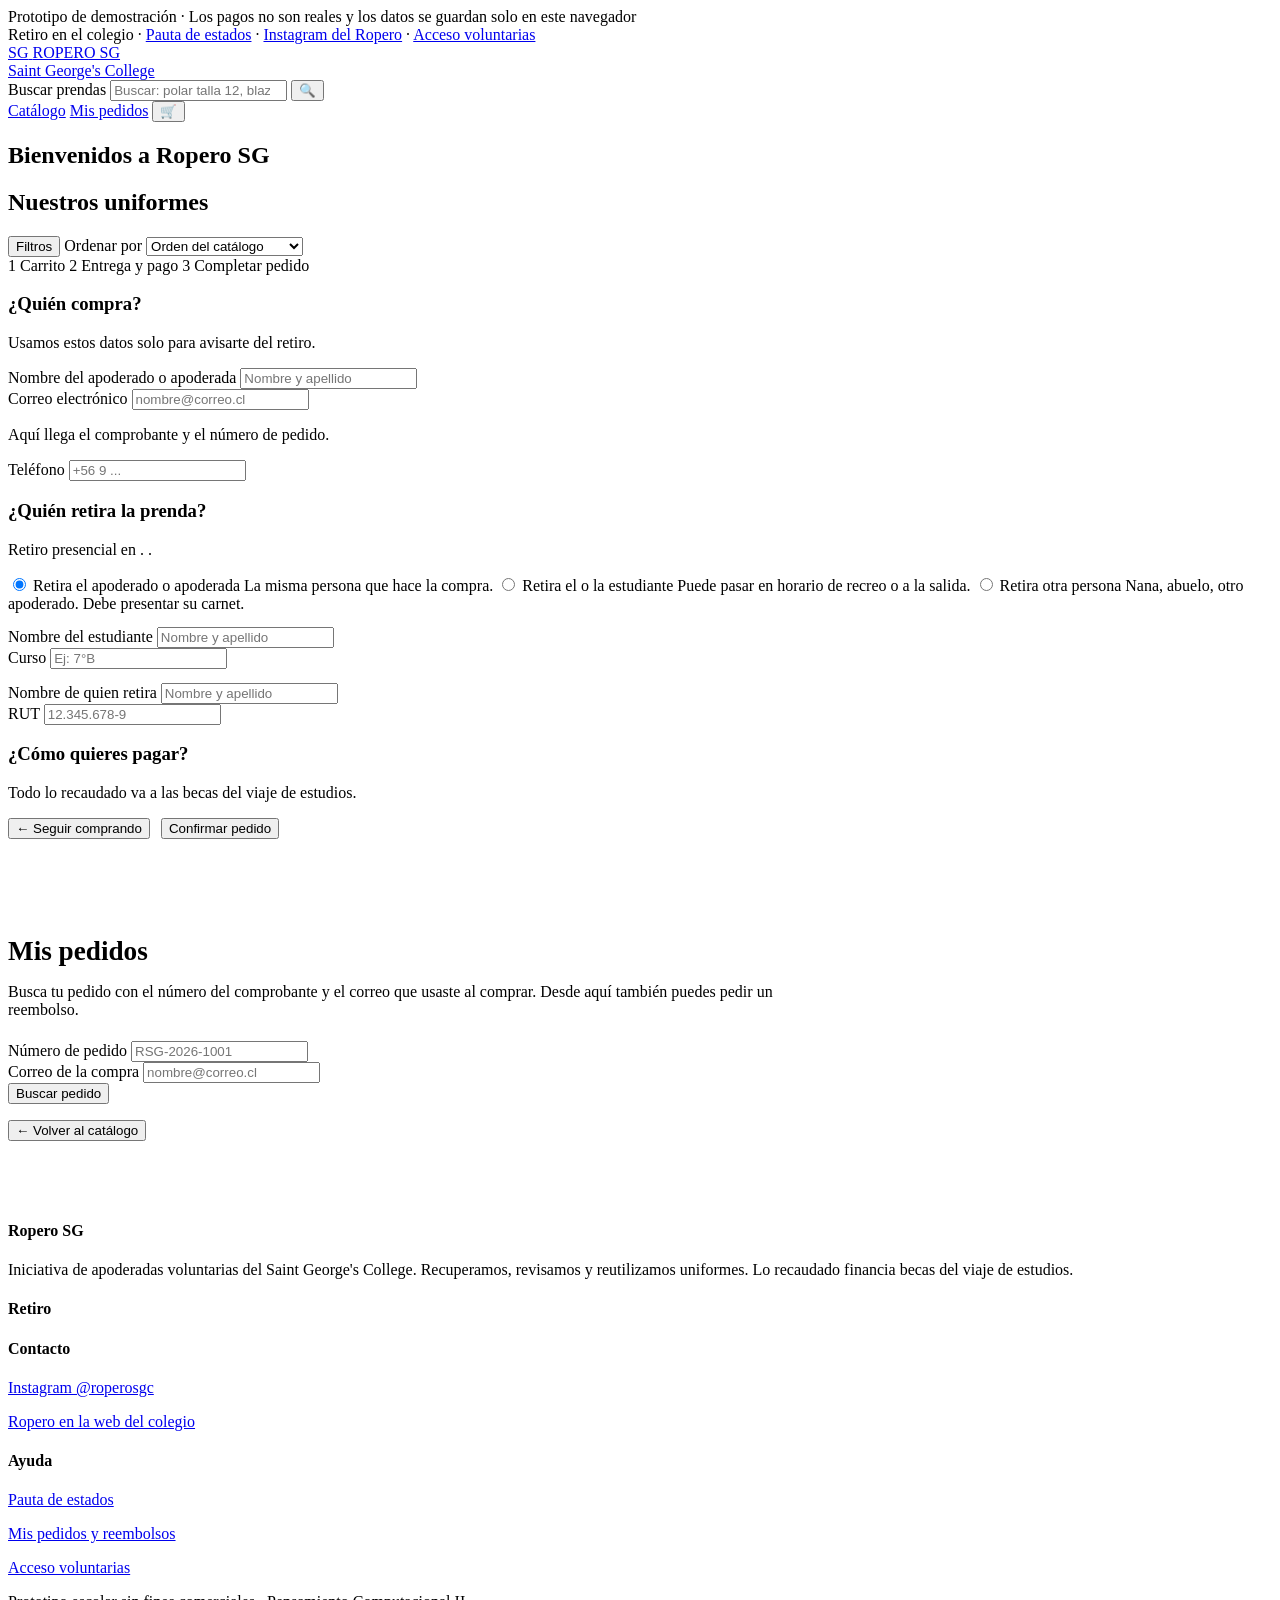
==== index.html @ ba2ed4f4 "Add files via upload" ====
<!DOCTYPE html>
<html lang="es-CL">
<head>
<meta charset="UTF-8">
<meta name="viewport" content="width=device-width, initial-scale=1">
<title>Ropero SG — Uniformes de segunda mano | Saint George's College</title>
<meta name="description" content="Compra online de uniformes recuperados del Saint George's College. Filtra por tipo, marca, talla y estado.">
<link rel="preconnect" href="https://fonts.googleapis.com">
<link rel="preconnect" href="https://fonts.gstatic.com" crossorigin>
<link href="https://fonts.googleapis.com/css2?family=Montserrat:wght@600;700;800&family=Open+Sans:wght@400;600;700&display=swap" rel="stylesheet">
<link rel="stylesheet" href="css/estilos.css">
</head>
<body>

<div class="cinta-demo">
  Prototipo de demostración · Los pagos no son reales y los datos se guardan solo en este navegador
</div>

<div class="barra-superior">
  <div class="contenedor">
    <span>Retiro en el colegio · <span class="js-horario"></span></span>
    <span>
      <a href="pauta.html">Pauta de estados</a> ·
      <a class="js-instagram" href="#" target="_blank" rel="noopener">Instagram del Ropero</a> ·
      <a href="admin.html">Acceso voluntarias</a>
    </span>
  </div>
</div>

<header class="cabecera">
  <div class="contenedor">
    <a class="marca" href="index.html">
      <span class="escudo">SG</span>
      <span>
        <span class="nombre">ROPERO SG</span><br>
        <span class="bajada">Saint George's College</span>
      </span>
    </a>

    <div class="buscador">
      <label class="solo-lectores" for="campoBusqueda">Buscar prendas</label>
      <input id="campoBusqueda" type="search" placeholder="Buscar: polar talla 12, blazer First Option, buzo…">
      <button class="lupa" onclick="pintarCatalogo()" aria-label="Buscar">🔍</button>
    </div>

    <nav class="menu">
      <a href="#" onclick="irACatalogo();return false;">Catálogo</a>
      <a href="#" onclick="irAPedidos();return false;">Mis pedidos</a>
      <button class="btn-carrito" onclick="abrirCarrito()" aria-label="Abrir carrito">
        🛒 <span id="contadorCarrito" class="contador" style="display:none">0</span>
      </button>
    </nav>
  </div>
</header>

<!-- ==================== VISTA: CATÁLOGO ==================== -->
<main id="vistaCatalogo" class="vista">

  <section class="portada">
    <div class="contenedor">
      <h1 id="tituloPortada">Bienvenidos a Ropero SG</h1>
      <p id="textoPortada"></p>
      <span class="destino" id="horarioPortada"></span>
    </div>
  </section>

  <div class="contenedor">
    <div class="catalogo">

      <aside class="filtros" id="panelFiltros" aria-label="Filtros"></aside>

      <section>
        <div class="barra-resultados">
          <h2>Nuestros uniformes</h2>
          <span class="conteo" id="conteo"></span>
          <button id="btnFiltrosMovil" class="btn btn-linea btn-chico"
            onclick="document.getElementById('panelFiltros').classList.toggle('plegado')">Filtros</button>
          <label class="solo-lectores" for="ordenar">Ordenar por</label>
          <select id="ordenar">
            <option value="recientes">Orden del catálogo</option>
            <option value="precio-asc">Precio: menor a mayor</option>
            <option value="precio-desc">Precio: mayor a menor</option>
            <option value="talla">Talla</option>
            <option value="estado">Mejor estado primero</option>
          </select>
        </div>

        <div class="chips" id="chipsFiltros"></div>
        <div class="grilla" id="grillaPrendas"></div>
      </section>

    </div>
  </div>
</main>

<!-- ==================== VISTA: CHECKOUT ==================== -->
<main id="vistaCheckout" class="vista oculto">
  <div class="contenedor">

    <div class="pasos">
      <span class="paso listo"><span class="n">1</span> Carrito</span>
      <span class="paso activo"><span class="n">2</span> Entrega y pago</span>
      <span class="paso"><span class="n">3</span> Completar pedido</span>
    </div>

    <div class="columnas">
      <div>

        <div class="caja">
          <h3>¿Quién compra?</h3>
          <p class="ayuda">Usamos estos datos solo para avisarte del retiro.</p>
          <div class="campo">
            <label for="compNombre">Nombre del apoderado o apoderada</label>
            <input id="compNombre" placeholder="Nombre y apellido">
          </div>
          <div class="dos">
            <div class="campo">
              <label for="compCorreo">Correo electrónico</label>
              <input id="compCorreo" type="email" placeholder="nombre@correo.cl">
              <p class="pista">Aquí llega el comprobante y el número de pedido.</p>
            </div>
            <div class="campo">
              <label for="compFono">Teléfono</label>
              <input id="compFono" type="tel" placeholder="+56 9 ...">
            </div>
          </div>
        </div>

        <div class="caja">
          <h3>¿Quién retira la prenda?</h3>
          <p class="ayuda">Retiro presencial en <span class="js-lugar"></span>. <span class="js-horario"></span>.</p>

          <label class="opcion">
            <input type="radio" name="retira" value="apoderado" checked onchange="cambiarRetiro()">
            <span><span class="t">Retira el apoderado o apoderada</span>
            <span class="d">La misma persona que hace la compra.</span></span>
          </label>

          <label class="opcion">
            <input type="radio" name="retira" value="estudiante" onchange="cambiarRetiro()">
            <span><span class="t">Retira el o la estudiante</span>
            <span class="d">Puede pasar en horario de recreo o a la salida.</span></span>
          </label>

          <label class="opcion">
            <input type="radio" name="retira" value="tercero" onchange="cambiarRetiro()">
            <span><span class="t">Retira otra persona</span>
            <span class="d">Nana, abuelo, otro apoderado. Debe presentar su carnet.</span></span>
          </label>

          <div id="datosEstudiante" class="oculto dos" style="margin-top:14px">
            <div class="campo"><label for="estNombre">Nombre del estudiante</label>
              <input id="estNombre" placeholder="Nombre y apellido"></div>
            <div class="campo"><label for="estCurso">Curso</label>
              <input id="estCurso" placeholder="Ej: 7°B"></div>
          </div>

          <div id="datosTercero" class="oculto dos" style="margin-top:14px">
            <div class="campo"><label for="terNombre">Nombre de quien retira</label>
              <input id="terNombre" placeholder="Nombre y apellido"></div>
            <div class="campo"><label for="terRut">RUT</label>
              <input id="terRut" placeholder="12.345.678-9"></div>
          </div>
        </div>

        <div class="caja">
          <h3>¿Cómo quieres pagar?</h3>
          <p class="ayuda">Todo lo recaudado va a las becas del viaje de estudios.</p>
          <div id="opcionesPago"></div>
        </div>

        <div style="display:flex;gap:11px;flex-wrap:wrap;margin-bottom:40px">
          <button class="btn btn-fantasma" onclick="irACatalogo()">← Seguir comprando</button>
          <button class="btn btn-dorado" onclick="confirmarPedido()">Confirmar pedido</button>
        </div>
      </div>

      <div class="resumen" id="resumenPedido"></div>
    </div>
  </div>
</main>

<!-- ==================== VISTA: CONFIRMACIÓN ==================== -->
<main id="vistaConfirmacion" class="vista oculto"></main>

<!-- ==================== VISTA: MIS PEDIDOS ==================== -->
<main id="vistaPedidos" class="vista oculto">
  <div class="contenedor" style="max-width:820px;padding-top:34px">
    <h2 style="font-size:1.7rem;margin-bottom:6px">Mis pedidos</h2>
    <p style="color:var(--tenue);margin-bottom:22px">
      Busca tu pedido con el número del comprobante y el correo que usaste al comprar.
      Desde aquí también puedes pedir un reembolso.
    </p>

    <div class="caja">
      <div class="dos">
        <div class="campo"><label for="buscarNumero">Número de pedido</label>
          <input id="buscarNumero" placeholder="RSG-2026-1001"></div>
        <div class="campo"><label for="buscarCorreo">Correo de la compra</label>
          <input id="buscarCorreo" type="email" placeholder="nombre@correo.cl"></div>
      </div>
      <button class="btn btn-azul" onclick="buscarPedido()">Buscar pedido</button>
    </div>

    <div id="resultadoPedidos"></div>

    <p style="padding-bottom:60px">
      <button class="btn btn-fantasma" onclick="irACatalogo()">← Volver al catálogo</button>
    </p>
  </div>
</main>

<footer class="pie">
  <div class="contenedor">
    <div>
      <h4>Ropero SG</h4>
      <p>Iniciativa de apoderadas voluntarias del Saint George's College. Recuperamos,
         revisamos y reutilizamos uniformes. Lo recaudado financia becas del viaje de estudios.</p>
    </div>
    <div>
      <h4>Retiro</h4>
      <p class="js-lugar"></p>
      <p class="js-horario"></p>
    </div>
    <div>
      <h4>Contacto</h4>
      <p><a class="js-correo" href="#"></a></p>
      <p><a class="js-instagram" href="#" target="_blank" rel="noopener">Instagram @roperosgc</a></p>
      <p><a href="https://saintgeorge.cl/familia/ropero/" target="_blank" rel="noopener">Ropero en la web del colegio</a></p>
    </div>
    <div>
      <h4>Ayuda</h4>
      <p><a href="pauta.html">Pauta de estados</a></p>
      <p><a href="#" onclick="irAPedidos();return false;">Mis pedidos y reembolsos</a></p>
      <p><a href="admin.html">Acceso voluntarias</a></p>
    </div>
    <div class="legal" style="grid-column:1/-1">
      Prototipo escolar sin fines comerciales · Pensamiento Computacional II
    </div>
  </div>
</footer>

<div id="capaModal"></div>
<div id="capaPanel"></div>

<script src="js/datos.js"></script>
<script src="js/tienda.js"></script>
</body>
</html>
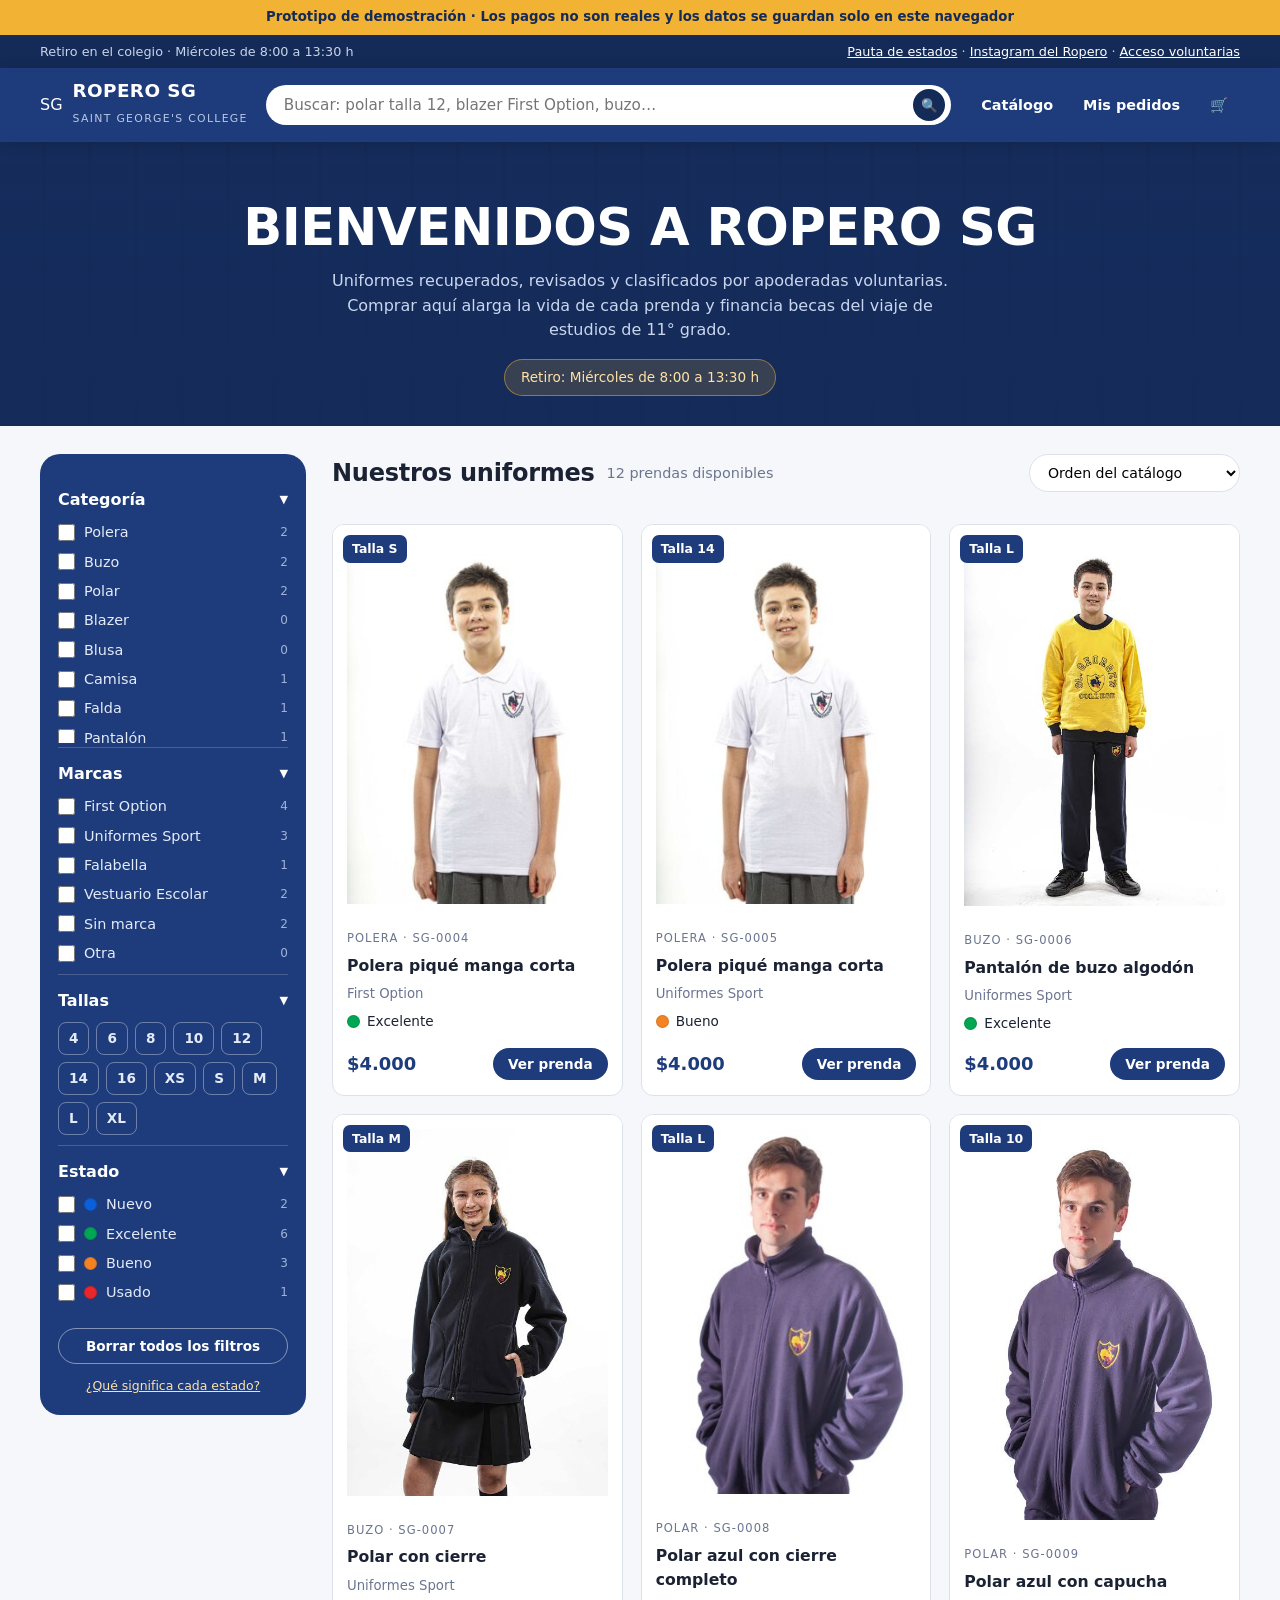
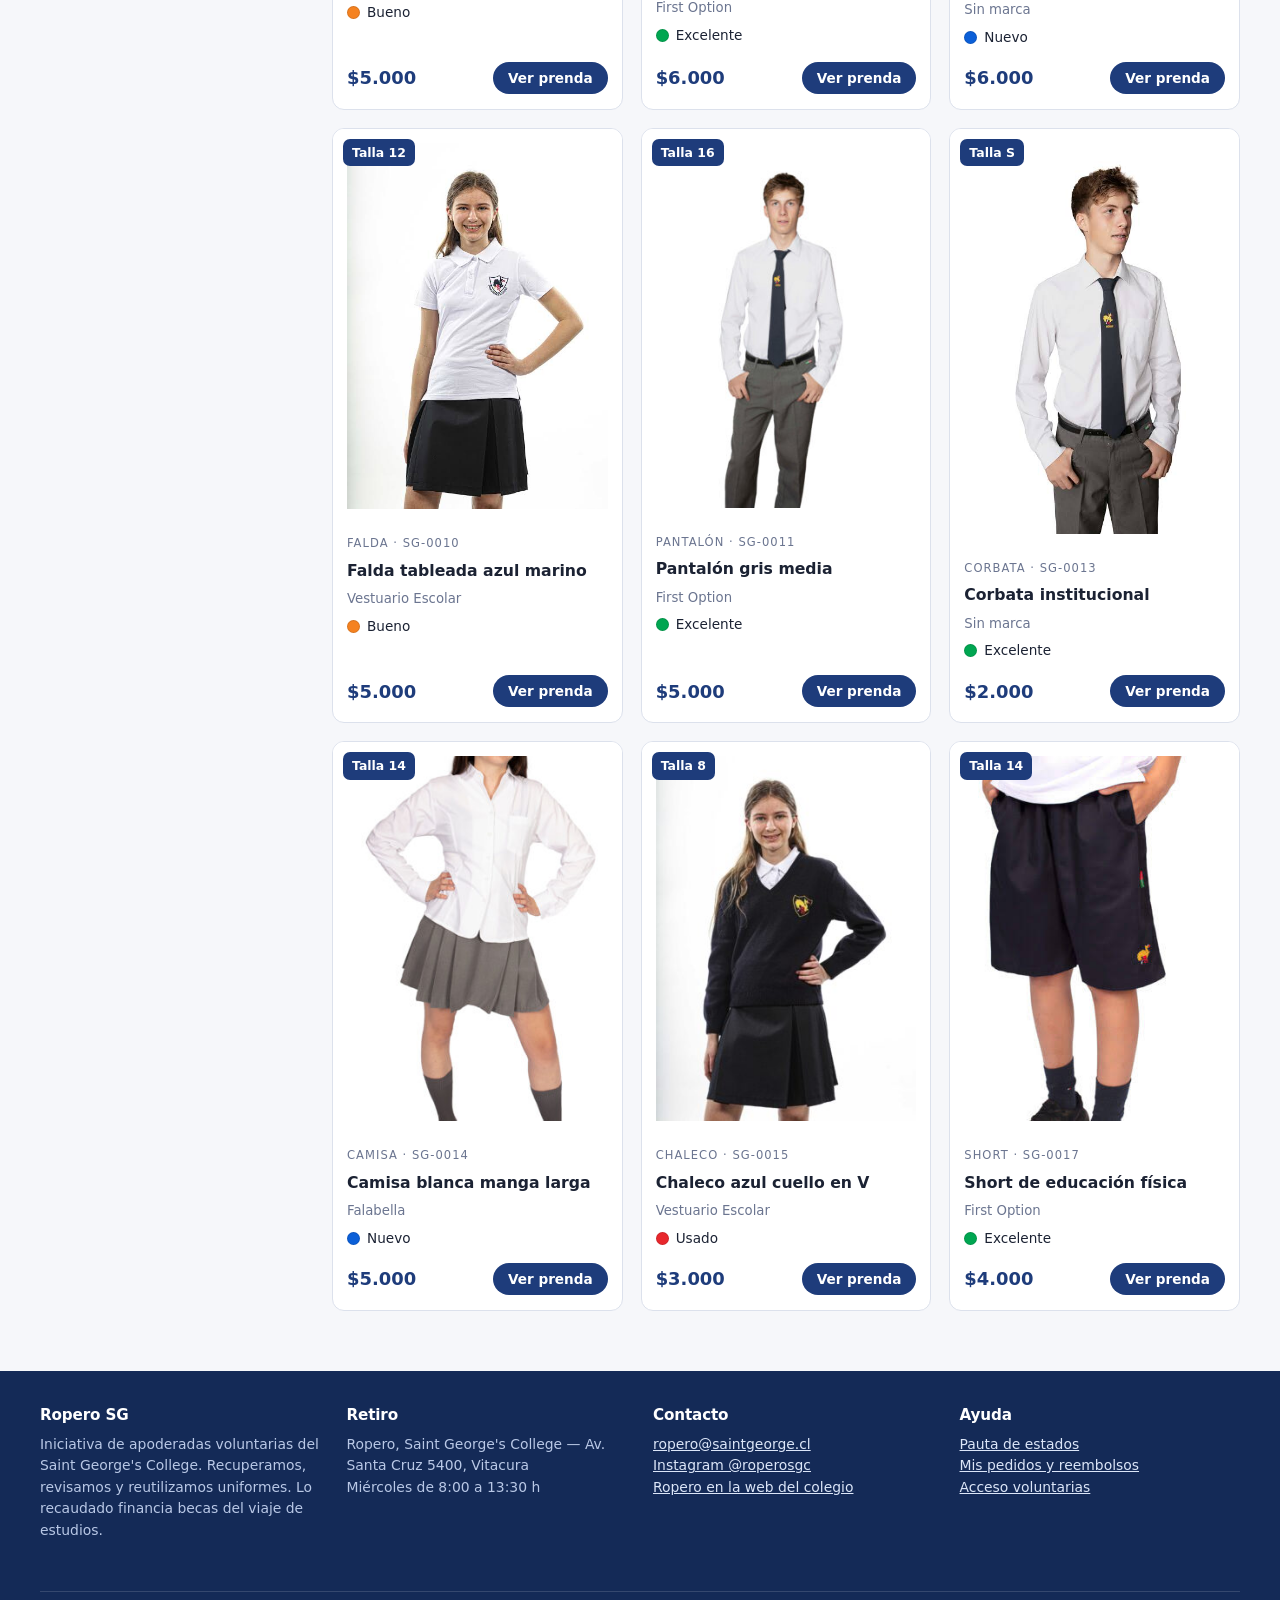
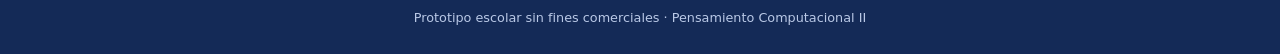
==== commit 29ce7638: "Replace SG text with logo image and add fallback text if image missing" ====
--- a/index.html
+++ b/index.html
@@ -30,7 +30,9 @@
 <header class="cabecera">
   <div class="contenedor">
     <a class="marca" href="index.html">
-      <span class="escudo">SG</span>
+      <!-- Intentamos cargar images/logo.png. Si falla (imagen no subida), mostramos el fallback con "SG" -->
+      <img class="escudo" src="images/logo.png" alt="Escudo Saint George" onerror="this.style.display='none';this.nextElementSibling.style.display='inline-block'">
+      <span class="escudo-fallback" style="display:none">SG</span>
       <span>
         <span class="nombre">ROPERO SG</span><br>
         <span class="bajada">Saint George's College</span>
--- a/css/estilos.css
+++ b/css/estilos.css
@@ -0,0 +1,419 @@
+/* ============================================================
+   ROPERO SG — Hoja de estilos
+   Todo el color y la tipografía se controlan desde :root
+   ============================================================ */
+
+:root{
+  /* --- Paleta institucional Saint George --- */
+  --azul:        #1E3C7B;   /* azul principal (barras, botones, titulares) */
+  --azul-oscuro: #142A57;   /* hover y footer */
+  --azul-tenue:  #EDF1F9;   /* fondos suaves */
+  --dorado:      #F2B233;   /* acento (botón "Comprar ahora", detalles del portón) */
+  --dorado-osc:  #D89A1C;
+
+  /* --- Neutros --- */
+  --blanco:  #FFFFFF;
+  --papel:   #F6F7FA;
+  --borde:   #DCE1EC;
+  --texto:   #1B2233;
+  --tenue:   #6B7590;
+
+  /* --- Semánticos --- */
+  --ok:    #00A651;
+  --alerta:#F58220;
+  --error: #E8272C;
+
+  /* --- Tipografía --- */
+  --display: 'Montserrat', 'Segoe UI', system-ui, sans-serif;
+  --cuerpo:  'Open Sans', 'Segoe UI', system-ui, sans-serif;
+
+  /* --- Medidas --- */
+  --radio:   12px;
+  --radio-g: 20px;
+  --sombra:  0 2px 10px rgba(20,42,87,.08);
+  --sombra-g:0 12px 32px rgba(20,42,87,.18);
+  --ancho:   1240px;
+}
+
+*{ box-sizing:border-box; margin:0; padding:0; }
+
+html{ scroll-behavior:smooth; }
+
+body{
+  font-family:var(--cuerpo);
+  color:var(--texto);
+  background:var(--papel);
+  line-height:1.55;
+  -webkit-font-smoothing:antialiased;
+}
+
+h1,h2,h3,h4,.display{ font-family:var(--display); font-weight:800; line-height:1.15; letter-spacing:-.01em; }
+
+a{ color:var(--azul); }
+
+img{ max-width:100%; display:block; }
+
+.contenedor{ max-width:var(--ancho); margin:0 auto; padding:0 20px; }
+
+.oculto{ display:none !important; }
+
+.solo-lectores{
+  position:absolute; width:1px; height:1px; overflow:hidden;
+  clip:rect(0 0 0 0); white-space:nowrap;
+}
+
+/* ============================ ENCABEZADO ============================ */
+
+.barra-superior{
+  background:var(--azul-oscuro); color:#C8D4EC;
+  font-size:.8rem; padding:7px 0;
+}
+.barra-superior .contenedor{ display:flex; justify-content:space-between; gap:16px; flex-wrap:wrap; }
+.barra-superior a{ color:#fff; }
+
+header.cabecera{
+  background:var(--azul);
+  position:sticky; top:0; z-index:60;
+  box-shadow:0 2px 14px rgba(0,0,0,.18);
+}
+.cabecera .contenedor{
+  display:flex; align-items:center; gap:18px;
+  padding-top:12px; padding-bottom:12px;
+}
+
+.marca{ display:flex; align-items:center; gap:10px; color:#fff; text-decoration:none; flex-shrink:0; }
+.marca .escudo{
+  width:40px; height:40px; border-radius:8px; background:#fff;
+  display:grid; place-items:center; font-family:var(--display);
+  font-weight:800; color:var(--azul); font-size:1.05rem;
+}
+.marca .nombre{ font-family:var(--display); font-weight:800; font-size:1.15rem; letter-spacing:.02em; line-height:1; }
+.marca .bajada{ font-size:.68rem; color:#B9C8E6; letter-spacing:.12em; text-transform:uppercase; }
+
+.buscador{ flex:1; position:relative; min-width:160px; }
+.buscador input{
+  width:100%; border:0; border-radius:999px;
+  padding:11px 44px 11px 18px; font-family:var(--cuerpo); font-size:.95rem;
+}
+.buscador input:focus{ outline:3px solid var(--dorado); }
+.buscador .lupa{
+  position:absolute; right:6px; top:50%; transform:translateY(-50%);
+  background:var(--azul-oscuro); border:0; color:#fff; cursor:pointer;
+  width:32px; height:32px; border-radius:50%; display:grid; place-items:center;
+}
+
+nav.menu{ display:flex; align-items:center; gap:6px; }
+nav.menu a, nav.menu button{
+  color:#fff; text-decoration:none; font-size:.9rem; font-weight:600;
+  background:transparent; border:0; cursor:pointer; font-family:var(--cuerpo);
+  padding:9px 12px; border-radius:8px; white-space:nowrap;
+}
+nav.menu a:hover, nav.menu button:hover{ background:rgba(255,255,255,.14); }
+
+.btn-carrito{ position:relative; }
+.contador{
+  position:absolute; top:0; right:2px; min-width:19px; height:19px;
+  background:var(--dorado); color:var(--azul-oscuro);
+  border-radius:999px; font-size:.7rem; font-weight:800;
+  display:grid; place-items:center; padding:0 4px;
+}
+
+/* ============================ PORTADA ============================ */
+
+.portada{
+  background:
+    linear-gradient(180deg, rgba(20,42,87,.86), rgba(20,42,87,.94)),
+    repeating-linear-gradient(90deg, #1E3C7B 0 42px, #172F60 42px 46px);
+  color:#fff; padding:56px 0 30px; text-align:center;
+}
+.portada h1{ font-size:clamp(1.9rem,5vw,3.2rem); text-transform:uppercase; }
+.portada p{ color:#C9D6EE; max-width:640px; margin:12px auto 0; }
+.portada .destino{
+  display:inline-block; margin-top:16px; background:rgba(242,178,51,.16);
+  border:1px solid rgba(242,178,51,.5); color:#FFE1A6;
+  border-radius:999px; padding:7px 16px; font-size:.85rem;
+}
+
+/* ============================ DISEÑO CATÁLOGO ============================ */
+
+.catalogo{ display:grid; grid-template-columns:266px 1fr; gap:26px; padding:28px 0 60px; align-items:start; }
+
+/* --- Panel de filtros --- */
+.filtros{
+  background:var(--azul); color:#fff; border-radius:var(--radio-g);
+  padding:20px 18px; position:sticky; top:86px;
+}
+.filtros h2{ font-size:1.15rem; margin-bottom:4px; }
+.filtros .sub{ font-size:.8rem; color:#B9C8E6; margin-bottom:14px; }
+
+.grupo{ border-top:1px solid rgba(255,255,255,.18); padding:12px 0 4px; }
+.grupo:first-of-type{ border-top:0; }
+.grupo > button{
+  width:100%; display:flex; justify-content:space-between; align-items:center;
+  background:none; border:0; color:#fff; cursor:pointer;
+  font-family:var(--display); font-weight:700; font-size:1rem; padding:4px 0;
+}
+.grupo > button .flecha{ transition:transform .18s; font-size:.7rem; }
+.grupo[data-abierto="no"] > button .flecha{ transform:rotate(-90deg); }
+.grupo[data-abierto="no"] .opciones{ display:none; }
+.opciones{ padding:8px 0 6px; display:flex; flex-direction:column; gap:7px; max-height:230px; overflow:auto; }
+.opciones label{ display:flex; align-items:center; gap:9px; font-size:.9rem; cursor:pointer; color:#E4EBF8; }
+.opciones input{ width:17px; height:17px; accent-color:var(--dorado); cursor:pointer; flex-shrink:0; }
+.opciones .cant{ margin-left:auto; font-size:.75rem; color:#9FB3D9; }
+.opciones.tallas{ flex-direction:row; flex-wrap:wrap; gap:7px; }
+.opciones.tallas label{
+  border:1px solid rgba(255,255,255,.35); border-radius:8px;
+  padding:5px 10px; font-size:.85rem; font-weight:600;
+}
+.opciones.tallas input{ position:absolute; opacity:0; width:1px; height:1px; }
+.opciones.tallas label:focus-within{ outline:3px solid var(--dorado); outline-offset:2px; }
+.opciones.tallas label.marcada,
+.opciones.tallas label:has(input:checked){ background:var(--dorado); color:var(--azul-oscuro); border-color:var(--dorado); }
+
+.limpiar{
+  width:100%; margin-top:14px; background:transparent; color:#fff; cursor:pointer;
+  border:1px solid rgba(255,255,255,.45); border-radius:999px; padding:9px;
+  font-family:var(--cuerpo); font-weight:600; font-size:.85rem;
+}
+.limpiar:hover{ background:rgba(255,255,255,.14); }
+
+/* --- Encabezado de resultados --- */
+.barra-resultados{ display:flex; align-items:center; gap:12px; flex-wrap:wrap; margin-bottom:16px; }
+.barra-resultados h2{ font-size:1.5rem; }
+.barra-resultados .conteo{ color:var(--tenue); font-size:.9rem; }
+.barra-resultados select{
+  margin-left:auto; border:1px solid var(--borde); background:#fff;
+  border-radius:999px; padding:9px 14px; font-family:var(--cuerpo); font-size:.88rem; cursor:pointer;
+}
+#btnFiltrosMovil{ display:none; }
+
+.chips{ display:flex; flex-wrap:wrap; gap:8px; margin-bottom:16px; }
+.chip{
+  background:#fff; border:1px solid var(--borde); border-radius:999px;
+  padding:5px 8px 5px 13px; font-size:.82rem; display:flex; align-items:center; gap:7px;
+}
+.chip button{ border:0; background:var(--azul-tenue); color:var(--azul); cursor:pointer;
+  width:19px; height:19px; border-radius:50%; font-size:.75rem; line-height:1; }
+
+/* --- Grilla de prendas --- */
+.grilla{ display:grid; grid-template-columns:repeat(auto-fill,minmax(215px,1fr)); gap:18px; }
+
+.prenda{
+  background:#fff; border:1px solid var(--borde); border-radius:var(--radio);
+  overflow:hidden; display:flex; flex-direction:column;
+  transition:transform .16s, box-shadow .16s;
+}
+.prenda:hover{ transform:translateY(-3px); box-shadow:var(--sombra-g); }
+.prenda .foto{ position:relative; background:#fff; aspect-ratio:1/1; padding:14px; }
+.prenda .foto img{ width:100%; height:100%; object-fit:contain; }
+.prenda .talla-flotante{
+  position:absolute; left:10px; top:10px; background:var(--azul); color:#fff;
+  font-family:var(--display); font-weight:800; font-size:.78rem;
+  border-radius:7px; padding:4px 9px;
+}
+.prenda .cuerpo{ padding:12px 14px 15px; display:flex; flex-direction:column; gap:6px; flex:1; }
+.prenda .tipo{ font-size:.72rem; text-transform:uppercase; letter-spacing:.09em; color:var(--tenue); }
+.prenda .nombre{ font-family:var(--display); font-weight:700; font-size:.98rem; }
+.prenda .marca{ font-size:.83rem; color:var(--tenue); }
+.prenda .pie{ display:flex; align-items:center; justify-content:space-between; gap:8px; margin-top:auto; padding-top:8px; }
+.prenda .precio{ font-family:var(--display); font-weight:800; font-size:1.12rem; color:var(--azul); }
+
+.punto{ width:13px; height:13px; border-radius:50%; display:inline-block; flex-shrink:0; border:1px solid rgba(0,0,0,.12); }
+.estado-linea{ display:flex; align-items:center; gap:7px; font-size:.85rem; }
+
+.sin-stock{ opacity:.55; }
+.etiqueta-vendido{
+  position:absolute; inset:auto 10px 10px auto; background:var(--texto); color:#fff;
+  font-size:.72rem; font-weight:700; border-radius:6px; padding:3px 8px;
+}
+
+.vacio{ background:#fff; border:1px dashed var(--borde); border-radius:var(--radio-g); padding:48px 24px; text-align:center; grid-column:1/-1; }
+.vacio h3{ margin-bottom:6px; }
+.vacio p{ color:var(--tenue); }
+
+/* ============================ BOTONES ============================ */
+
+.btn{
+  border:0; border-radius:999px; cursor:pointer; font-family:var(--cuerpo);
+  font-weight:700; font-size:.92rem; padding:12px 22px;
+  display:inline-flex; align-items:center; justify-content:center; gap:9px;
+  text-decoration:none; transition:filter .15s, background .15s;
+}
+.btn:hover{ filter:brightness(1.07); }
+.btn:disabled{ opacity:.45; cursor:not-allowed; filter:none; }
+.btn-azul{ background:var(--azul); color:#fff; }
+.btn-dorado{ background:var(--dorado); color:var(--azul-oscuro); }
+.btn-linea{ background:#fff; color:var(--azul); border:1.5px solid var(--azul); }
+.btn-fantasma{ background:transparent; color:var(--tenue); border:1px solid var(--borde); }
+.btn-chico{ padding:8px 15px; font-size:.85rem; }
+.btn-ancho{ width:100%; }
+.btn-peligro{ background:var(--error); color:#fff; }
+
+:focus-visible{ outline:3px solid var(--dorado); outline-offset:2px; }
+
+/* ============================ MODAL / FICHA ============================ */
+
+.telon{
+  position:fixed; inset:0; background:rgba(15,25,50,.6);
+  display:grid; place-items:center; padding:20px; z-index:100; overflow:auto;
+}
+.modal{
+  background:#fff; border-radius:var(--radio-g); width:min(980px,100%);
+  max-height:92vh; overflow:auto; position:relative; box-shadow:var(--sombra-g);
+}
+.cerrar{
+  position:absolute; right:14px; top:14px; z-index:2;
+  width:36px; height:36px; border-radius:50%; border:0; cursor:pointer;
+  background:var(--azul-tenue); color:var(--azul); font-size:1.2rem; line-height:1;
+}
+
+.ficha{ display:grid; grid-template-columns:1fr 1fr; gap:0; }
+.ficha .imagen{ background:#fff; border-right:1px solid var(--borde); padding:28px; display:grid; place-items:center; }
+.ficha .imagen img{ max-height:430px; object-fit:contain; }
+.ficha .datos{ padding:34px 32px; }
+.ficha .datos h2{ font-size:1.6rem; margin-bottom:14px; }
+.ficha dl{ display:grid; grid-template-columns:auto 1fr; gap:9px 14px; margin-bottom:18px; }
+.ficha dt{ font-family:var(--display); font-weight:800; }
+.ficha dd{ display:flex; align-items:center; gap:9px; flex-wrap:wrap; }
+.ficha .ver-pauta{ font-style:italic; font-size:.88rem; }
+.ficha .notas{ background:var(--azul-tenue); border-radius:var(--radio); padding:13px 15px; font-size:.9rem; margin-bottom:18px; }
+.ficha .precio-grande{ font-family:var(--display); font-weight:800; font-size:2rem; color:var(--azul); margin-bottom:4px; }
+.ficha .acciones{ display:flex; gap:11px; flex-wrap:wrap; margin-top:20px; }
+
+/* ============================ CARRITO (panel lateral) ============================ */
+
+.panel{
+  position:fixed; top:0; right:0; height:100%; width:min(420px,100%);
+  background:#fff; z-index:110; box-shadow:-8px 0 30px rgba(0,0,0,.2);
+  display:flex; flex-direction:column;
+}
+.panel header{ background:var(--azul); color:#fff; padding:18px 20px; display:flex; justify-content:space-between; align-items:center; }
+.panel header h2{ font-size:1.15rem; }
+.panel header button{ background:none; border:0; color:#fff; font-size:1.5rem; cursor:pointer; line-height:1; }
+.panel .lista{ flex:1; overflow:auto; padding:16px 20px; display:flex; flex-direction:column; gap:14px; }
+.panel footer{ border-top:1px solid var(--borde); padding:18px 20px; background:var(--papel); }
+
+.linea-carro{ display:grid; grid-template-columns:66px 1fr auto; gap:12px; align-items:center; }
+.linea-carro .mini{ background:#fff; border:1px solid var(--borde); border-radius:9px; aspect-ratio:1/1; padding:6px; }
+.linea-carro .mini img{ width:100%; height:100%; object-fit:contain; }
+.linea-carro .t{ font-weight:700; font-size:.9rem; }
+.linea-carro .s{ font-size:.8rem; color:var(--tenue); }
+.linea-carro .quitar{ background:none; border:0; color:var(--error); cursor:pointer; font-size:1.15rem; }
+
+.total-fila{ display:flex; justify-content:space-between; margin-bottom:5px; font-size:.92rem; }
+.total-fila.grande{ font-family:var(--display); font-weight:800; font-size:1.25rem; color:var(--azul); margin:10px 0 14px; }
+
+/* ============================ CHECKOUT ============================ */
+
+.pasos{ display:flex; justify-content:center; gap:10px; flex-wrap:wrap; margin:30px 0 26px; }
+.paso{
+  display:flex; align-items:center; gap:9px; border:2px solid var(--borde);
+  background:#fff; border-radius:999px; padding:10px 22px; color:var(--tenue); font-weight:700; font-size:.92rem;
+}
+.paso .n{ width:24px; height:24px; border-radius:50%; background:var(--borde); color:#fff; display:grid; place-items:center; font-size:.8rem; }
+.paso.activo{ border-color:var(--ok); color:var(--ok); }
+.paso.activo .n{ background:var(--ok); }
+.paso.listo{ border-color:var(--azul); color:var(--azul); }
+.paso.listo .n{ background:var(--azul); }
+
+.caja{ background:#fff; border:1px solid var(--borde); border-radius:var(--radio-g); padding:26px; margin-bottom:20px; }
+.caja h3{ font-size:1.15rem; margin-bottom:4px; }
+.caja .ayuda{ color:var(--tenue); font-size:.87rem; margin-bottom:18px; }
+
+.columnas{ display:grid; grid-template-columns:1fr 380px; gap:24px; align-items:start; padding-bottom:60px; }
+.resumen{ position:sticky; top:86px; }
+
+.campo{ margin-bottom:15px; }
+.campo label{ display:block; font-weight:700; font-size:.87rem; margin-bottom:6px; }
+.campo input, .campo select, .campo textarea{
+  width:100%; border:1px solid var(--borde); border-radius:10px;
+  padding:11px 13px; font-family:var(--cuerpo); font-size:.95rem; background:#fff; color:var(--texto);
+}
+.campo input:focus, .campo select:focus, .campo textarea:focus{ outline:2px solid var(--azul); border-color:var(--azul); }
+.campo .pista{ font-size:.78rem; color:var(--tenue); margin-top:5px; }
+.dos{ display:grid; grid-template-columns:1fr 1fr; gap:14px; }
+
+.opcion{
+  display:flex; gap:12px; align-items:flex-start; border:1.5px solid var(--borde);
+  border-radius:var(--radio); padding:14px 16px; cursor:pointer; margin-bottom:10px; background:#fff;
+}
+.opcion:has(input:checked){ border-color:var(--azul); background:var(--azul-tenue); }
+.opcion input{ margin-top:3px; width:18px; height:18px; accent-color:var(--azul); flex-shrink:0; }
+.opcion .t{ font-weight:700; font-size:.95rem; }
+.opcion .d{ font-size:.84rem; color:var(--tenue); }
+
+.aviso{
+  border-radius:var(--radio); padding:13px 16px; font-size:.87rem; margin-bottom:18px;
+  background:#FFF6E3; border:1px solid #F3D79A; color:#6B4E10;
+}
+.aviso.info{ background:var(--azul-tenue); border-color:#C6D4EE; color:var(--azul-oscuro); }
+
+.exito{ text-align:center; padding:46px 26px; }
+.exito .tic{ width:74px; height:74px; border-radius:50%; background:var(--ok); color:#fff; display:grid; place-items:center; font-size:2.2rem; margin:0 auto 18px; }
+.exito h2{ font-size:1.7rem; margin-bottom:8px; }
+.exito .numero{ font-family:var(--display); font-weight:800; font-size:1.5rem; color:var(--azul); background:var(--azul-tenue); border-radius:var(--radio); padding:12px 24px; display:inline-block; margin:16px 0; letter-spacing:.05em; }
+
+/* ============================ TABLAS (admin / pedidos) ============================ */
+
+.tabla-marco{ overflow:auto; border:1px solid var(--borde); border-radius:var(--radio); background:#fff; }
+table{ width:100%; border-collapse:collapse; font-size:.88rem; }
+th{ background:var(--azul-tenue); text-align:left; padding:11px 13px; font-family:var(--display); font-weight:700; white-space:nowrap; }
+td{ padding:11px 13px; border-top:1px solid var(--borde); vertical-align:middle; }
+td .punto{ vertical-align:middle; margin-right:4px; }
+td:has(.punto){ white-space:nowrap; }
+tr:hover td{ background:#FAFBFE; }
+
+.pastilla{ display:inline-block; border-radius:999px; padding:3px 11px; font-size:.76rem; font-weight:700; }
+.pastilla.gris{ background:#E9ECF3; color:#4A5570; }
+.pastilla.verde{ background:#DFF6E8; color:#0A7A3D; }
+.pastilla.ambar{ background:#FFF0D6; color:#8A5D00; }
+.pastilla.roja{ background:#FDE3E3; color:#A81B1F; }
+
+/* ============================ PESTAÑAS ADMIN ============================ */
+
+.pestanas{ display:flex; gap:6px; border-bottom:2px solid var(--borde); margin-bottom:24px; flex-wrap:wrap; }
+.pestanas button{
+  background:none; border:0; border-bottom:3px solid transparent; margin-bottom:-2px;
+  padding:12px 18px; cursor:pointer; font-family:var(--display); font-weight:700;
+  font-size:.95rem; color:var(--tenue);
+}
+.pestanas button.activa{ color:var(--azul); border-bottom-color:var(--azul); }
+
+/* ============================ PIE ============================ */
+
+footer.pie{ background:var(--azul-oscuro); color:#B9C8E6; padding:36px 0 26px; font-size:.87rem; }
+footer.pie .contenedor{ display:grid; grid-template-columns:repeat(auto-fit,minmax(220px,1fr)); gap:26px; }
+footer.pie h4{ color:#fff; font-size:.95rem; margin-bottom:9px; }
+footer.pie a{ color:#DCE6F8; }
+footer.pie .legal{ border-top:1px solid rgba(255,255,255,.14); margin-top:24px; padding-top:16px; text-align:center; font-size:.8rem; }
+
+/* ============================ AVISO MODO DEMO ============================ */
+
+.cinta-demo{
+  background:var(--dorado); color:var(--azul-oscuro); text-align:center;
+  font-size:.83rem; font-weight:700; padding:7px 16px;
+}
+
+/* ============================ RESPONSIVE ============================ */
+
+@media (max-width:1000px){
+  .catalogo{ grid-template-columns:1fr; }
+  .filtros{ position:static; }
+  .filtros.plegado{ display:none; }
+  #btnFiltrosMovil{ display:inline-flex; }
+  .columnas{ grid-template-columns:1fr; }
+  .resumen{ position:static; }
+}
+@media (max-width:760px){
+  .cabecera .contenedor{ flex-wrap:wrap; }
+  .buscador{ order:3; flex-basis:100%; }
+  .ficha{ grid-template-columns:1fr; }
+  .ficha .imagen{ border-right:0; border-bottom:1px solid var(--borde); }
+  .dos{ grid-template-columns:1fr; }
+  .marca .bajada{ display:none; }
+}
+
+@media (prefers-reduced-motion:reduce){
+  *{ animation:none !important; transition:none !important; }
+  html{ scroll-behavior:auto; }
+}
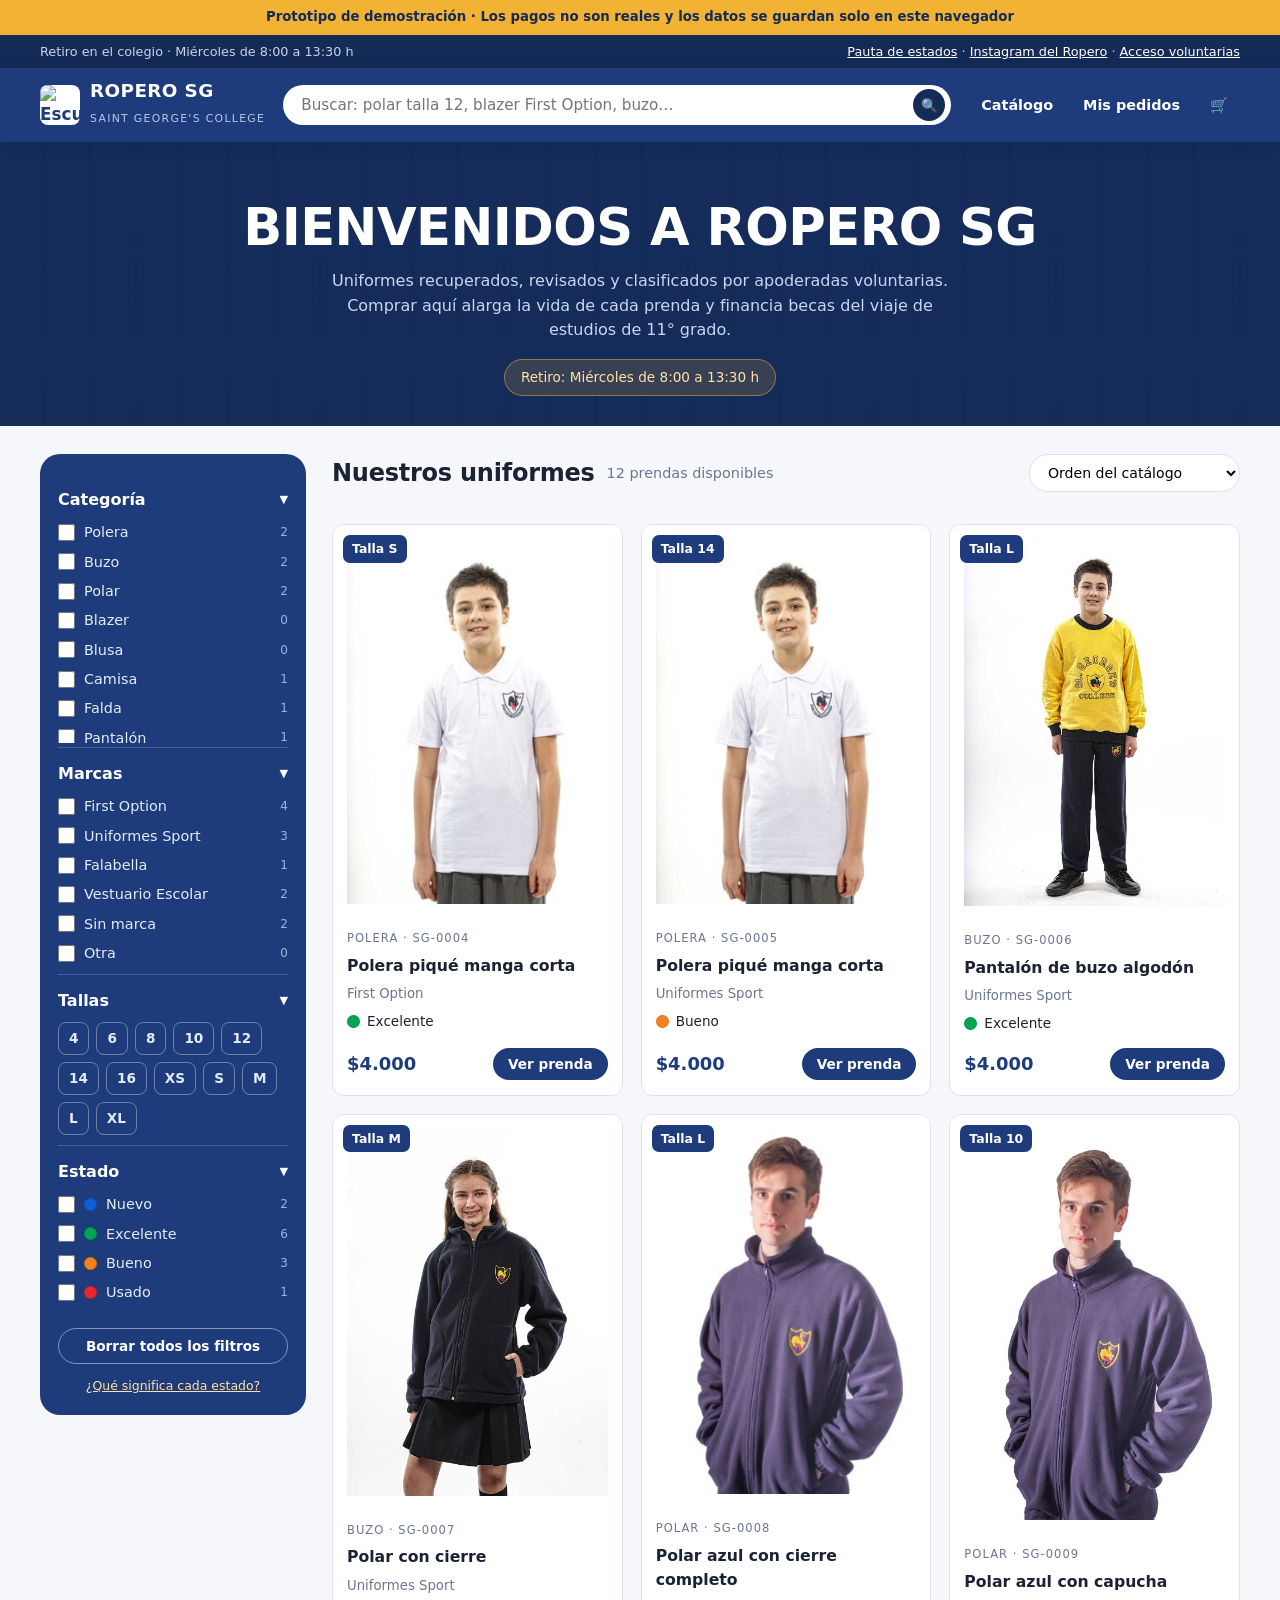
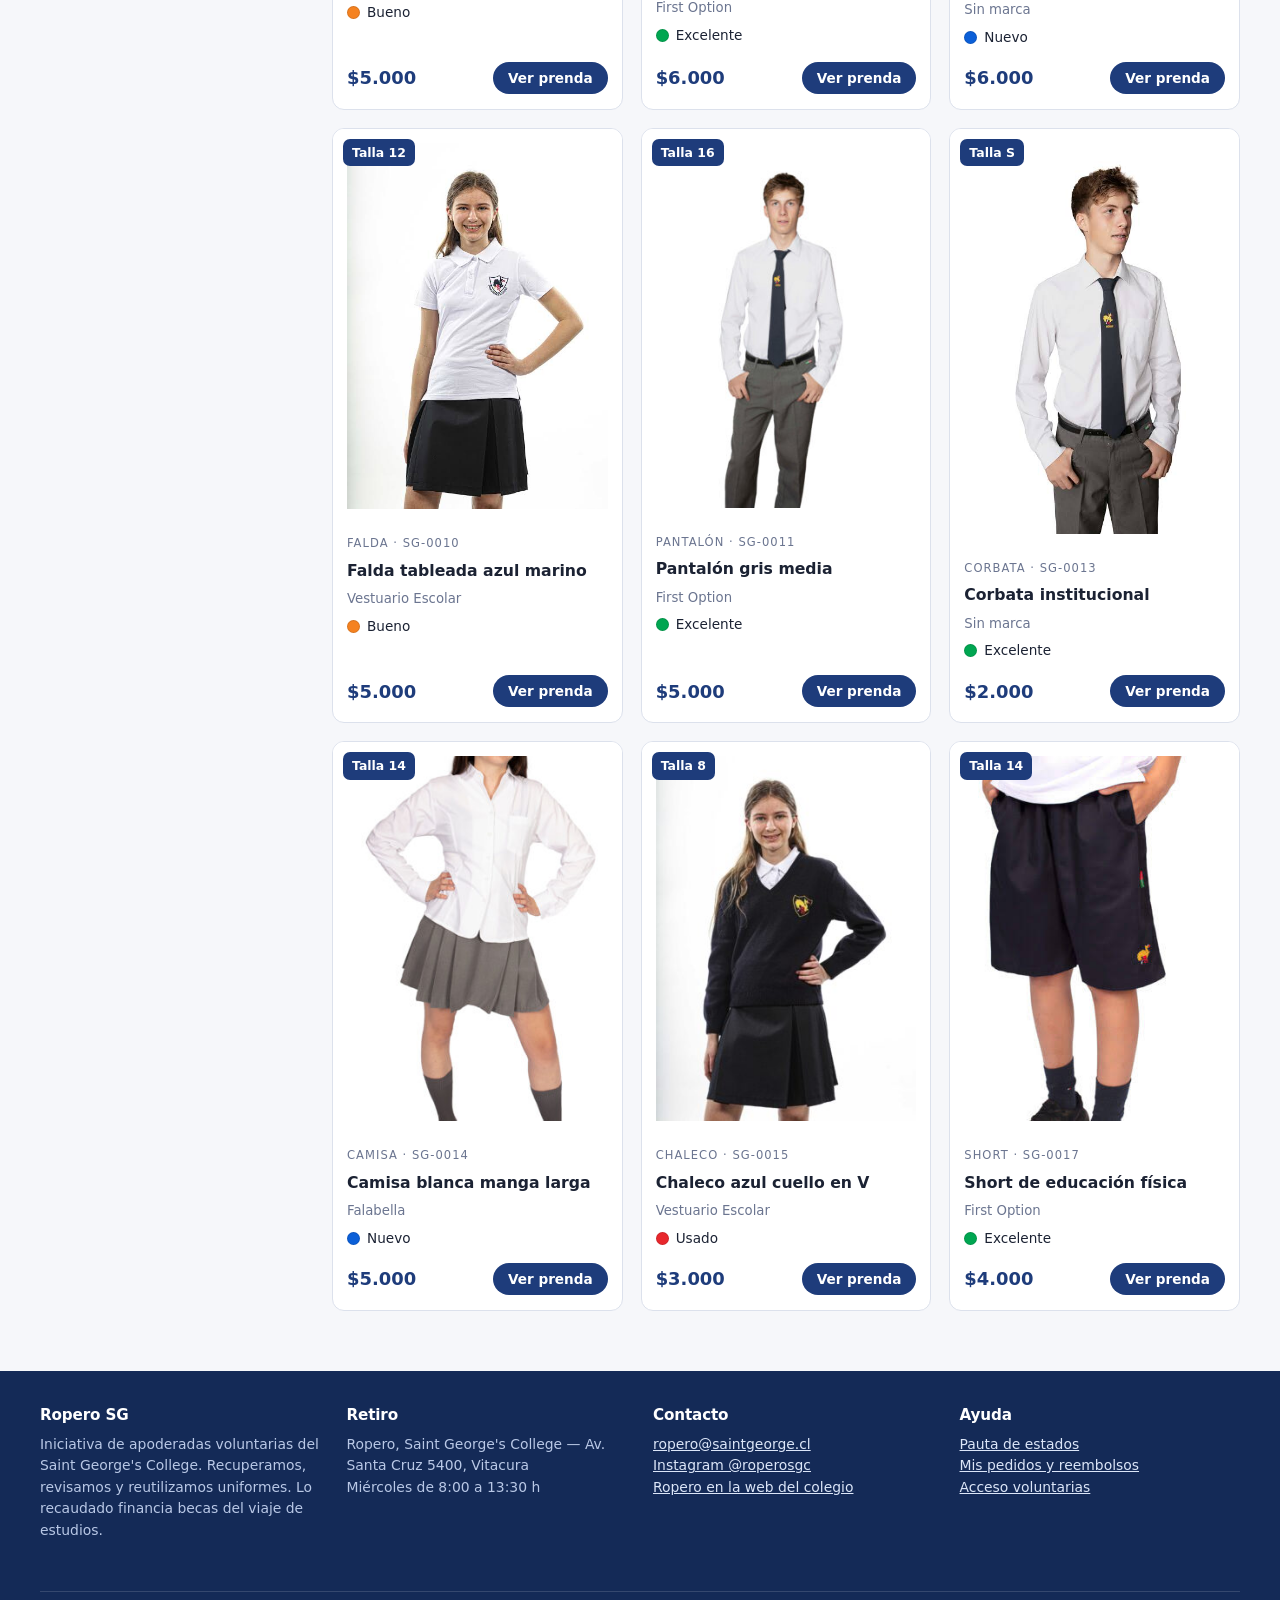
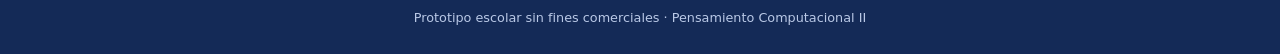
==== commit dab92e83: "Try alternate logo filenames (logo.png and 'Logo colegio bordado.jpeg') so uploaded JPEG will load" ====
--- a/index.html
+++ b/index.html
@@ -30,8 +30,9 @@
 <header class="cabecera">
   <div class="contenedor">
     <a class="marca" href="index.html">
-      <!-- Intentamos cargar images/logo.png. Si falla (imagen no subida), mostramos el fallback con "SG" -->
-      <img class="escudo" src="images/logo.png" alt="Escudo Saint George" onerror="this.style.display='none';this.nextElementSibling.style.display='inline-block'">
+      <!-- Intentamos cargar varias versiones del logo: primero images/logo.png (común), luego Logo colegio bordado.jpeg (nombre que subiste). -->
+      <img class="escudo" src="images/logo.png" alt="Escudo Saint George" 
+           onerror="this.onerror=null;this.src='images/Logo%20colegio%20bordado.jpeg'">
       <span class="escudo-fallback" style="display:none">SG</span>
       <span>
         <span class="nombre">ROPERO SG</span><br>
@@ -95,122 +96,7 @@
   </div>
 </main>
 
-<!-- ==================== VISTA: CHECKOUT ==================== -->
-<main id="vistaCheckout" class="vista oculto">
-  <div class="contenedor">
-
-    <div class="pasos">
-      <span class="paso listo"><span class="n">1</span> Carrito</span>
-      <span class="paso activo"><span class="n">2</span> Entrega y pago</span>
-      <span class="paso"><span class="n">3</span> Completar pedido</span>
-    </div>
-
-    <div class="columnas">
-      <div>
-
-        <div class="caja">
-          <h3>¿Quién compra?</h3>
-          <p class="ayuda">Usamos estos datos solo para avisarte del retiro.</p>
-          <div class="campo">
-            <label for="compNombre">Nombre del apoderado o apoderada</label>
-            <input id="compNombre" placeholder="Nombre y apellido">
-          </div>
-          <div class="dos">
-            <div class="campo">
-              <label for="compCorreo">Correo electrónico</label>
-              <input id="compCorreo" type="email" placeholder="nombre@correo.cl">
-              <p class="pista">Aquí llega el comprobante y el número de pedido.</p>
-            </div>
-            <div class="campo">
-              <label for="compFono">Teléfono</label>
-              <input id="compFono" type="tel" placeholder="+56 9 ...">
-            </div>
-          </div>
-        </div>
-
-        <div class="caja">
-          <h3>¿Quién retira la prenda?</h3>
-          <p class="ayuda">Retiro presencial en <span class="js-lugar"></span>. <span class="js-horario"></span>.</p>
-
-          <label class="opcion">
-            <input type="radio" name="retira" value="apoderado" checked onchange="cambiarRetiro()">
-            <span><span class="t">Retira el apoderado o apoderada</span>
-            <span class="d">La misma persona que hace la compra.</span></span>
-          </label>
-
-          <label class="opcion">
-            <input type="radio" name="retira" value="estudiante" onchange="cambiarRetiro()">
-            <span><span class="t">Retira el o la estudiante</span>
-            <span class="d">Puede pasar en horario de recreo o a la salida.</span></span>
-          </label>
-
-          <label class="opcion">
-            <input type="radio" name="retira" value="tercero" onchange="cambiarRetiro()">
-            <span><span class="t">Retira otra persona</span>
-            <span class="d">Nana, abuelo, otro apoderado. Debe presentar su carnet.</span></span>
-          </label>
-
-          <div id="datosEstudiante" class="oculto dos" style="margin-top:14px">
-            <div class="campo"><label for="estNombre">Nombre del estudiante</label>
-              <input id="estNombre" placeholder="Nombre y apellido"></div>
-            <div class="campo"><label for="estCurso">Curso</label>
-              <input id="estCurso" placeholder="Ej: 7°B"></div>
-          </div>
-
-          <div id="datosTercero" class="oculto dos" style="margin-top:14px">
-            <div class="campo"><label for="terNombre">Nombre de quien retira</label>
-              <input id="terNombre" placeholder="Nombre y apellido"></div>
-            <div class="campo"><label for="terRut">RUT</label>
-              <input id="terRut" placeholder="12.345.678-9"></div>
-          </div>
-        </div>
-
-        <div class="caja">
-          <h3>¿Cómo quieres pagar?</h3>
-          <p class="ayuda">Todo lo recaudado va a las becas del viaje de estudios.</p>
-          <div id="opcionesPago"></div>
-        </div>
-
-        <div style="display:flex;gap:11px;flex-wrap:wrap;margin-bottom:40px">
-          <button class="btn btn-fantasma" onclick="irACatalogo()">← Seguir comprando</button>
-          <button class="btn btn-dorado" onclick="confirmarPedido()">Confirmar pedido</button>
-        </div>
-      </div>
-
-      <div class="resumen" id="resumenPedido"></div>
-    </div>
-  </div>
-</main>
-
-<!-- ==================== VISTA: CONFIRMACIÓN ==================== -->
-<main id="vistaConfirmacion" class="vista oculto"></main>
-
-<!-- ==================== VISTA: MIS PEDIDOS ==================== -->
-<main id="vistaPedidos" class="vista oculto">
-  <div class="contenedor" style="max-width:820px;padding-top:34px">
-    <h2 style="font-size:1.7rem;margin-bottom:6px">Mis pedidos</h2>
-    <p style="color:var(--tenue);margin-bottom:22px">
-      Busca tu pedido con el número del comprobante y el correo que usaste al comprar.
-      Desde aquí también puedes pedir un reembolso.
-    </p>
-
-    <div class="caja">
-      <div class="dos">
-        <div class="campo"><label for="buscarNumero">Número de pedido</label>
-          <input id="buscarNumero" placeholder="RSG-2026-1001"></div>
-        <div class="campo"><label for="buscarCorreo">Correo de la compra</label>
-          <input id="buscarCorreo" type="email" placeholder="nombre@correo.cl"></div>
-      </div>
-      <button class="btn btn-azul" onclick="buscarPedido()">Buscar pedido</button>
-    </div>
-
-    <div id="resultadoPedidos"></div>
-
-    <p style="padding-bottom:60px">
-      <button class="btn btn-fantasma" onclick="irACatalogo()">← Volver al catálogo</button>
-    </p>
-  </div>
-</main>
+<!-- rest of file unchanged -->
 
 <footer class="pie">
   <div class="contenedor">
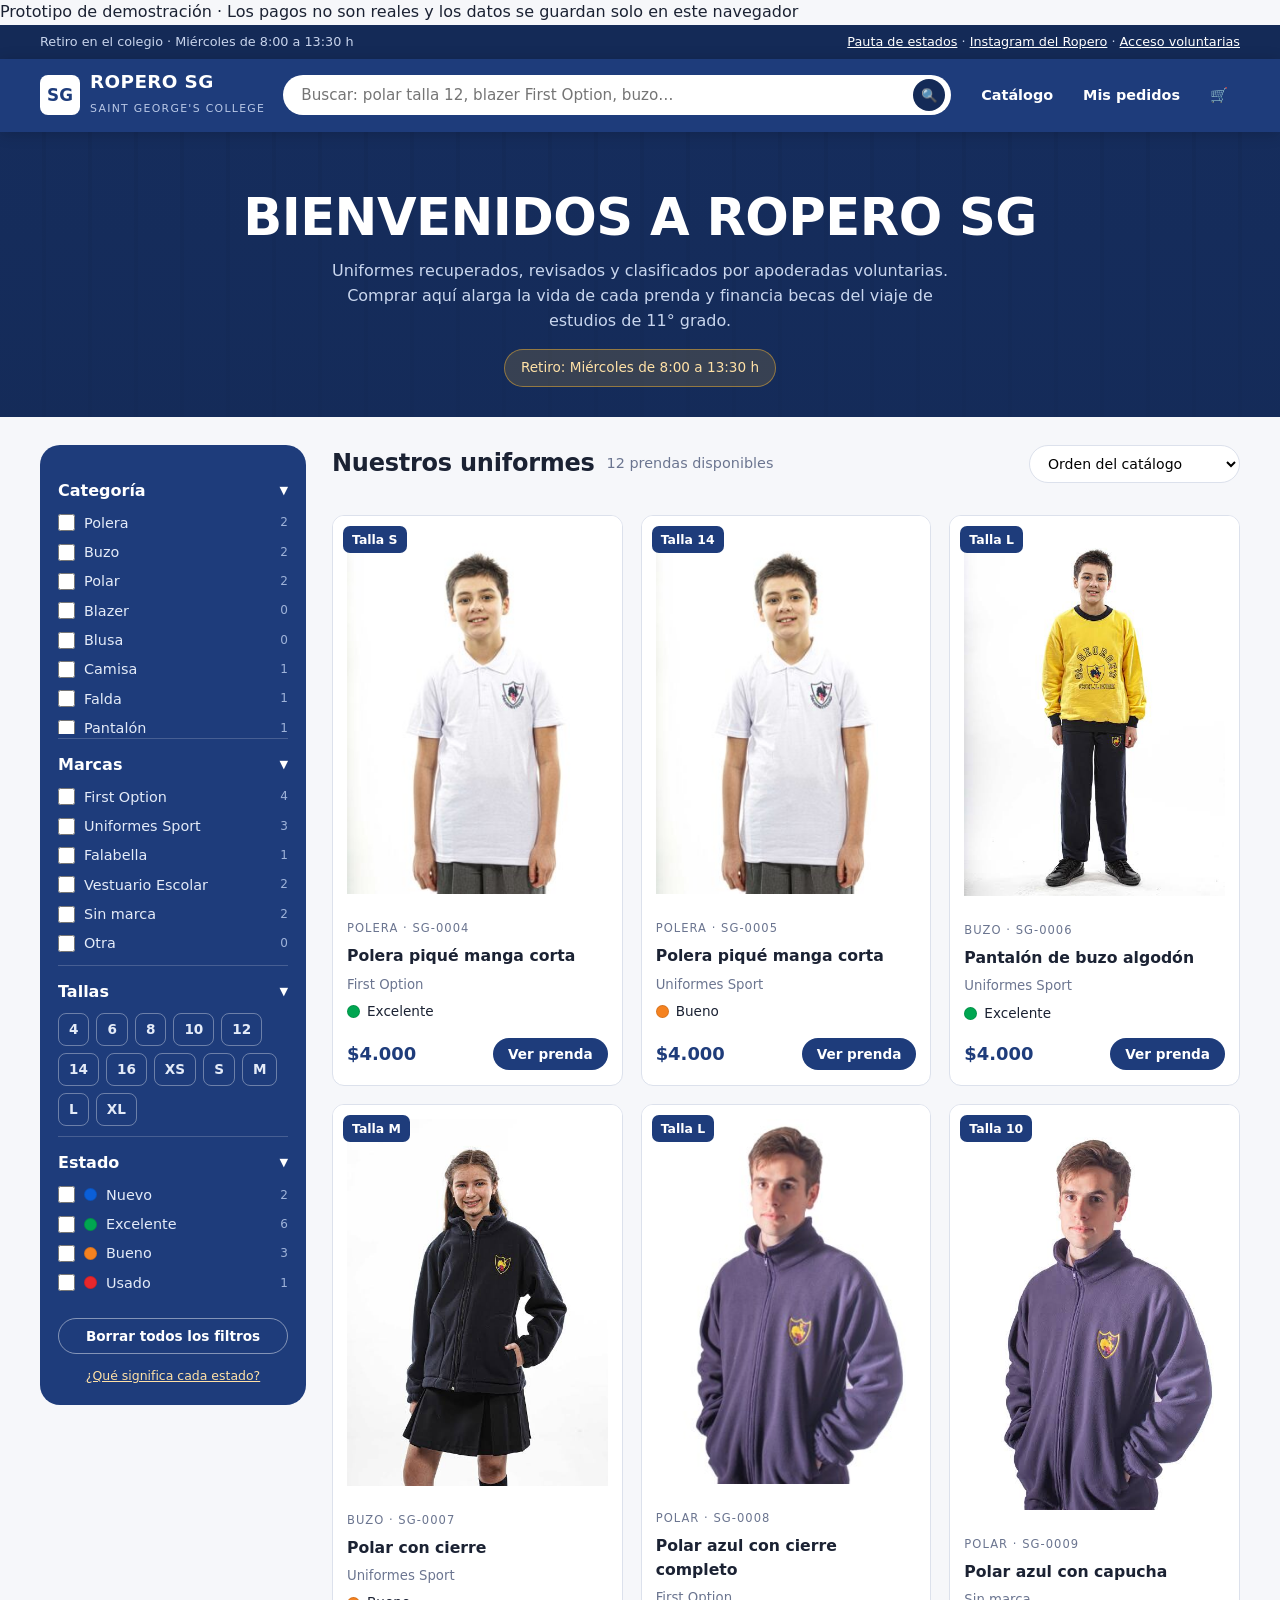
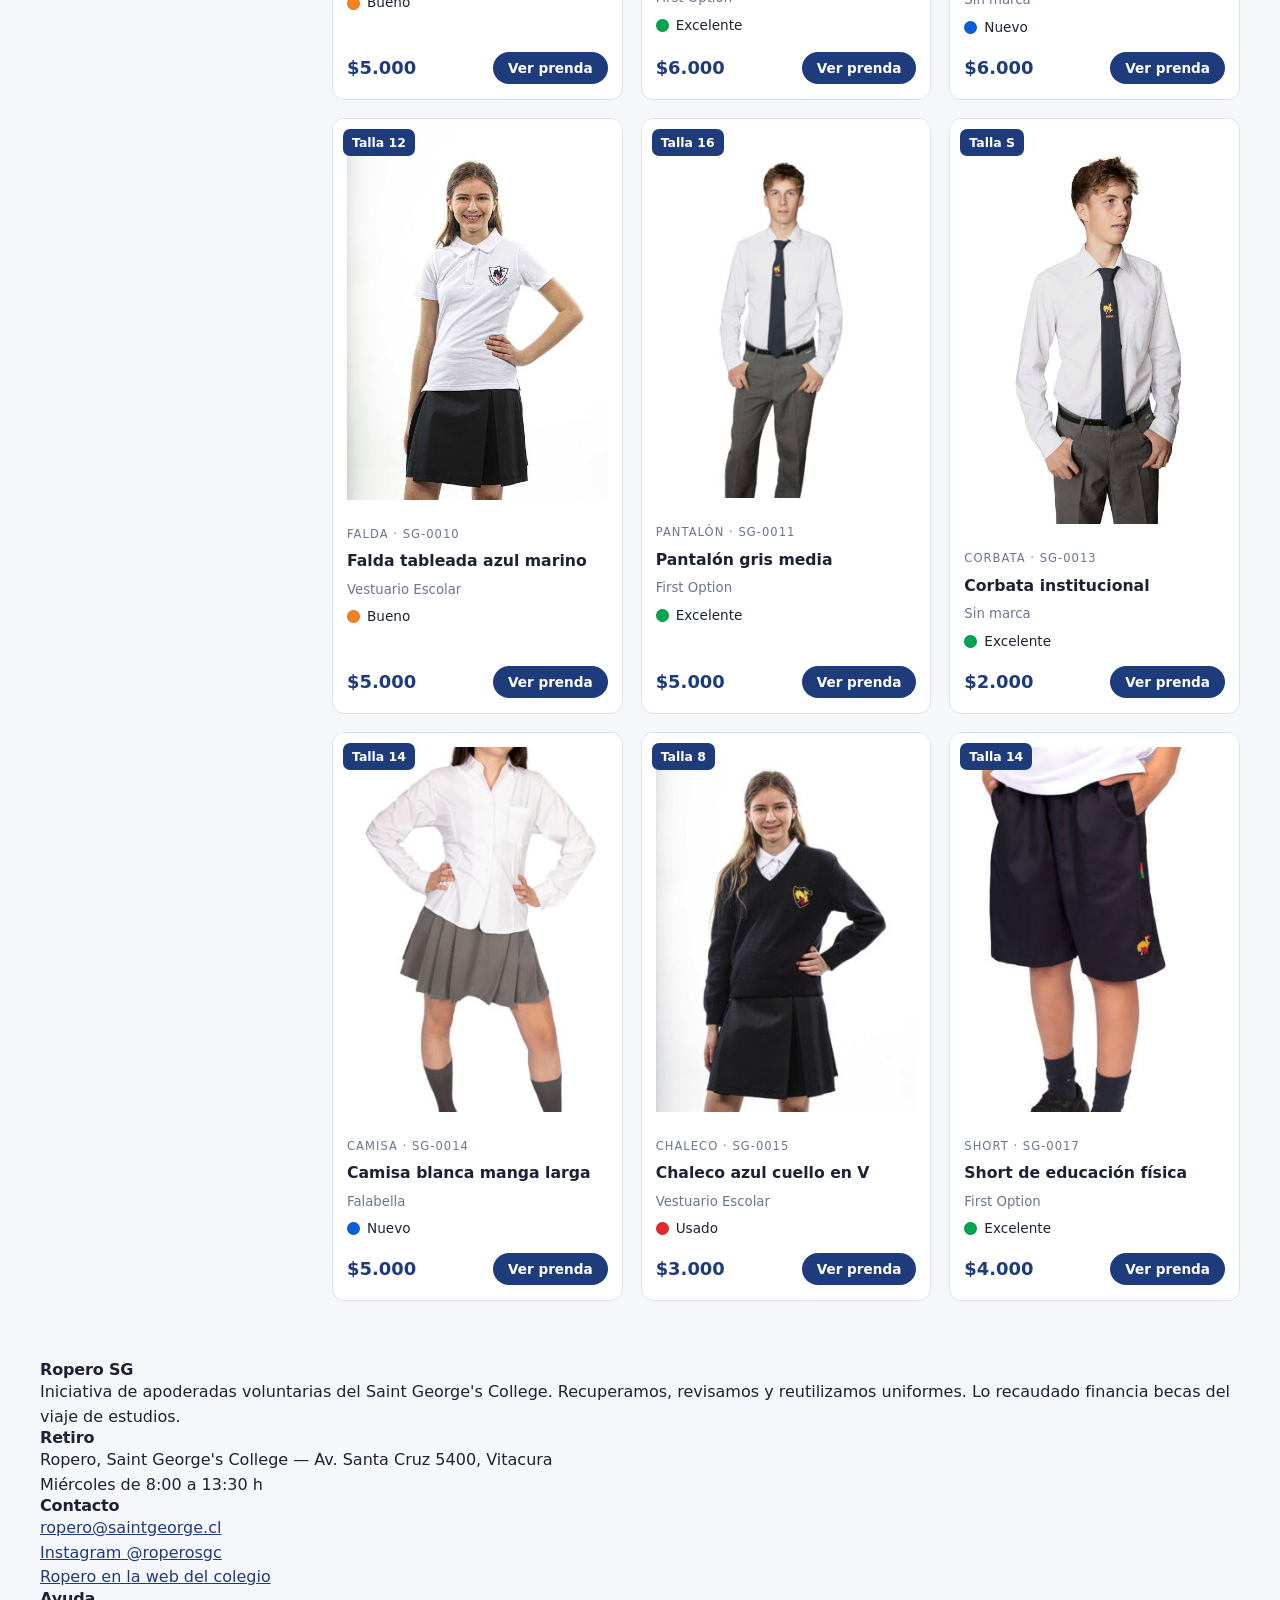
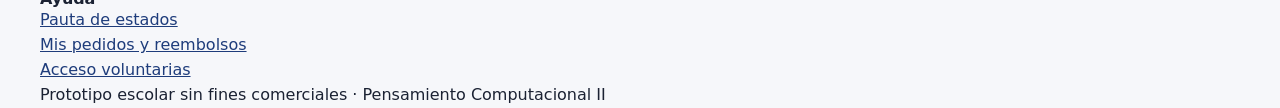
==== commit c77b5881: "Revert index.html to original (remove logo changes)" ====
--- a/index.html
+++ b/index.html
@@ -30,10 +30,7 @@
 <header class="cabecera">
   <div class="contenedor">
     <a class="marca" href="index.html">
-      <!-- Intentamos cargar varias versiones del logo: primero images/logo.png (común), luego Logo colegio bordado.jpeg (nombre que subiste). -->
-      <img class="escudo" src="images/logo.png" alt="Escudo Saint George" 
-           onerror="this.onerror=null;this.src='images/Logo%20colegio%20bordado.jpeg'">
-      <span class="escudo-fallback" style="display:none">SG</span>
+      <span class="escudo">SG</span>
       <span>
         <span class="nombre">ROPERO SG</span><br>
         <span class="bajada">Saint George's College</span>
@@ -96,7 +93,122 @@
   </div>
 </main>
 
-<!-- rest of file unchanged -->
+<!-- ==================== VISTA: CHECKOUT ==================== -->
+<main id="vistaCheckout" class="vista oculto">
+  <div class="contenedor">
+
+    <div class="pasos">
+      <span class="paso listo"><span class="n">1</span> Carrito</span>
+      <span class="paso activo"><span class="n">2</span> Entrega y pago</span>
+      <span class="paso"><span class="n">3</span> Completar pedido</span>
+    </div>
+
+    <div class="columnas">
+      <div>
+
+        <div class="caja">
+          <h3>¿Quién compra?</h3>
+          <p class="ayuda">Usamos estos datos solo para avisarte del retiro.</p>
+          <div class="campo">
+            <label for="compNombre">Nombre del apoderado o apoderada</label>
+            <input id="compNombre" placeholder="Nombre y apellido">
+          </div>
+          <div class="dos">
+            <div class="campo">
+              <label for="compCorreo">Correo electrónico</label>
+              <input id="compCorreo" type="email" placeholder="nombre@correo.cl">
+              <p class="pista">Aquí llega el comprobante y el número de pedido.</p>
+            </div>
+            <div class="campo">
+              <label for="compFono">Teléfono</label>
+              <input id="compFono" type="tel" placeholder="+56 9 ...">
+            </div>
+          </div>
+        </div>
+
+        <div class="caja">
+          <h3>¿Quién retira la prenda?</h3>
+          <p class="ayuda">Retiro presencial en <span class="js-lugar"></span>. <span class="js-horario"></span>.</p>
+
+          <label class="opcion">
+            <input type="radio" name="retira" value="apoderado" checked onchange="cambiarRetiro()">
+            <span><span class="t">Retira el apoderado o apoderada</span>
+            <span class="d">La misma persona que hace la compra.</span></span>
+          </label>
+
+          <label class="opcion">
+            <input type="radio" name="retira" value="estudiante" onchange="cambiarRetiro()">
+            <span><span class="t">Retira el o la estudiante</span>
+            <span class="d">Puede pasar en horario de recreo o a la salida.</span></span>
+          </label>
+
+          <label class="opcion">
+            <input type="radio" name="retira" value="tercero" onchange="cambiarRetiro()">
+            <span><span class="t">Retira otra persona</span>
+            <span class="d">Nana, abuelo, otro apoderado. Debe presentar su carnet.</span></span>
+          </label>
+
+          <div id="datosEstudiante" class="oculto dos" style="margin-top:14px">
+            <div class="campo"><label for="estNombre">Nombre del estudiante</label>
+              <input id="estNombre" placeholder="Nombre y apellido"></div>
+            <div class="campo"><label for="estCurso">Curso</label>
+              <input id="estCurso" placeholder="Ej: 7°B"></div>
+          </div>
+
+          <div id="datosTercero" class="oculto dos" style="margin-top:14px">
+            <div class="campo"><label for="terNombre">Nombre de quien retira</label>
+              <input id="terNombre" placeholder="Nombre y apellido"></div>
+            <div class="campo"><label for="terRut">RUT</label>
+              <input id="terRut" placeholder="12.345.678-9"></div>
+          </div>
+        </div>
+
+        <div class="caja">
+          <h3>¿Cómo quieres pagar?</h3>
+          <p class="ayuda">Todo lo recaudado va a las becas del viaje de estudios.</p>
+          <div id="opcionesPago"></div>
+        </div>
+
+        <div style="display:flex;gap:11px;flex-wrap:wrap;margin-bottom:40px">
+          <button class="btn btn-fantasma" onclick="irACatalogo()">← Seguir comprando</button>
+          <button class="btn btn-dorado" onclick="confirmarPedido()">Confirmar pedido</button>
+        </div>
+      </div>
+
+      <div class="resumen" id="resumenPedido"></div>
+    </div>
+  </div>
+</main>
+
+<!-- ==================== VISTA: CONFIRMACIÓN ==================== -->
+<main id="vistaConfirmacion" class="vista oculto"></main>
+
+<!-- ==================== VISTA: MIS PEDIDOS ==================== -->
+<main id="vistaPedidos" class="vista oculto">
+  <div class="contenedor" style="max-width:820px;padding-top:34px">
+    <h2 style="font-size:1.7rem;margin-bottom:6px">Mis pedidos</h2>
+    <p style="color:var(--tenue);margin-bottom:22px">
+      Busca tu pedido con el número del comprobante y el correo que usaste al comprar.
+      Desde aquí también puedes pedir un reembolso.
+    </p>
+
+    <div class="caja">
+      <div class="dos">
+        <div class="campo"><label for="buscarNumero">Número de pedido</label>
+          <input id="buscarNumero" placeholder="RSG-2026-1001"></div>
+        <div class="campo"><label for="buscarCorreo">Correo de la compra</label>
+          <input id="buscarCorreo" type="email" placeholder="nombre@correo.cl"></div>
+      </div>
+      <button class="btn btn-azul" onclick="buscarPedido()">Buscar pedido</button>
+    </div>
+
+    <div id="resultadoPedidos"></div>
+
+    <p style="padding-bottom:60px">
+      <button class="btn btn-fantasma" onclick="irACatalogo()">← Volver al catálogo</button>
+    </p>
+  </div>
+</main>
 
 <footer class="pie">
   <div class="contenedor">
--- a/css/estilos.css
+++ b/css/estilos.css
@@ -351,7 +351,7 @@
 .exito{ text-align:center; padding:46px 26px; }
 .exito .tic{ width:74px; height:74px; border-radius:50%; background:var(--ok); color:#fff; display:grid; place-items:center; font-size:2.2rem; margin:0 auto 18px; }
 .exito h2{ font-size:1.7rem; margin-bottom:8px; }
-.exito .numero{ font-family:var(--display); font-weight:800; font-size:1.5rem; color:var(--azul); background:var(--azul-tenue); border-radius:var(--radio); padding:12px 24px; display:inline-block; margin:16px 0; letter-spacing:.05em; }
+.exito .numero{ font-family:var(--display); font-weight:800; font-size:1.5rem; color:var(--azul); background:var(--azul-tenue); border-radius:var(--radio); padding:12px 24px; display:inline-block[...]
 
 /* ============================ TABLAS (admin / pedidos) ============================ */
 
@@ -417,3 +417,29 @@
   *{ animation:none !important; transition:none !important; }
   html{ scroll-behavior:auto; }
 }
+
+/* ============================ AJUSTES PARA EL LOGO (mejor visual) ============================ */
+
+/* Este bloque mejora la visualización del escudo cuando la imagen tiene fondo blanco
+   - recorta visualmente (object-fit:cover) para que el emblema ocupe el recuadro
+   - centra y define tamaño fijo para consistencia en la barra superior */
+
+.marca img.escudo {
+  width: 36px;
+  height: 36px;
+  object-fit: cover;      /* recorta la imagen para llenar el cuadro */
+  border-radius: 8px;
+  background: transparent;
+  display: inline-block;
+  box-shadow: 0 1px 0 rgba(255,255,255,0.12) inset;
+}
+
+/* Si la imagen tiene mucho borde blanco y quieres un recorte más agresivo,
+   puedes aumentar el tamaño del contenedor y usar transform para escalar: */
+
+.marca img.escudo--scaled {
+  width: 44px;
+  height: 44px;
+  transform: scale(1.05);
+  object-fit: cover;
+}
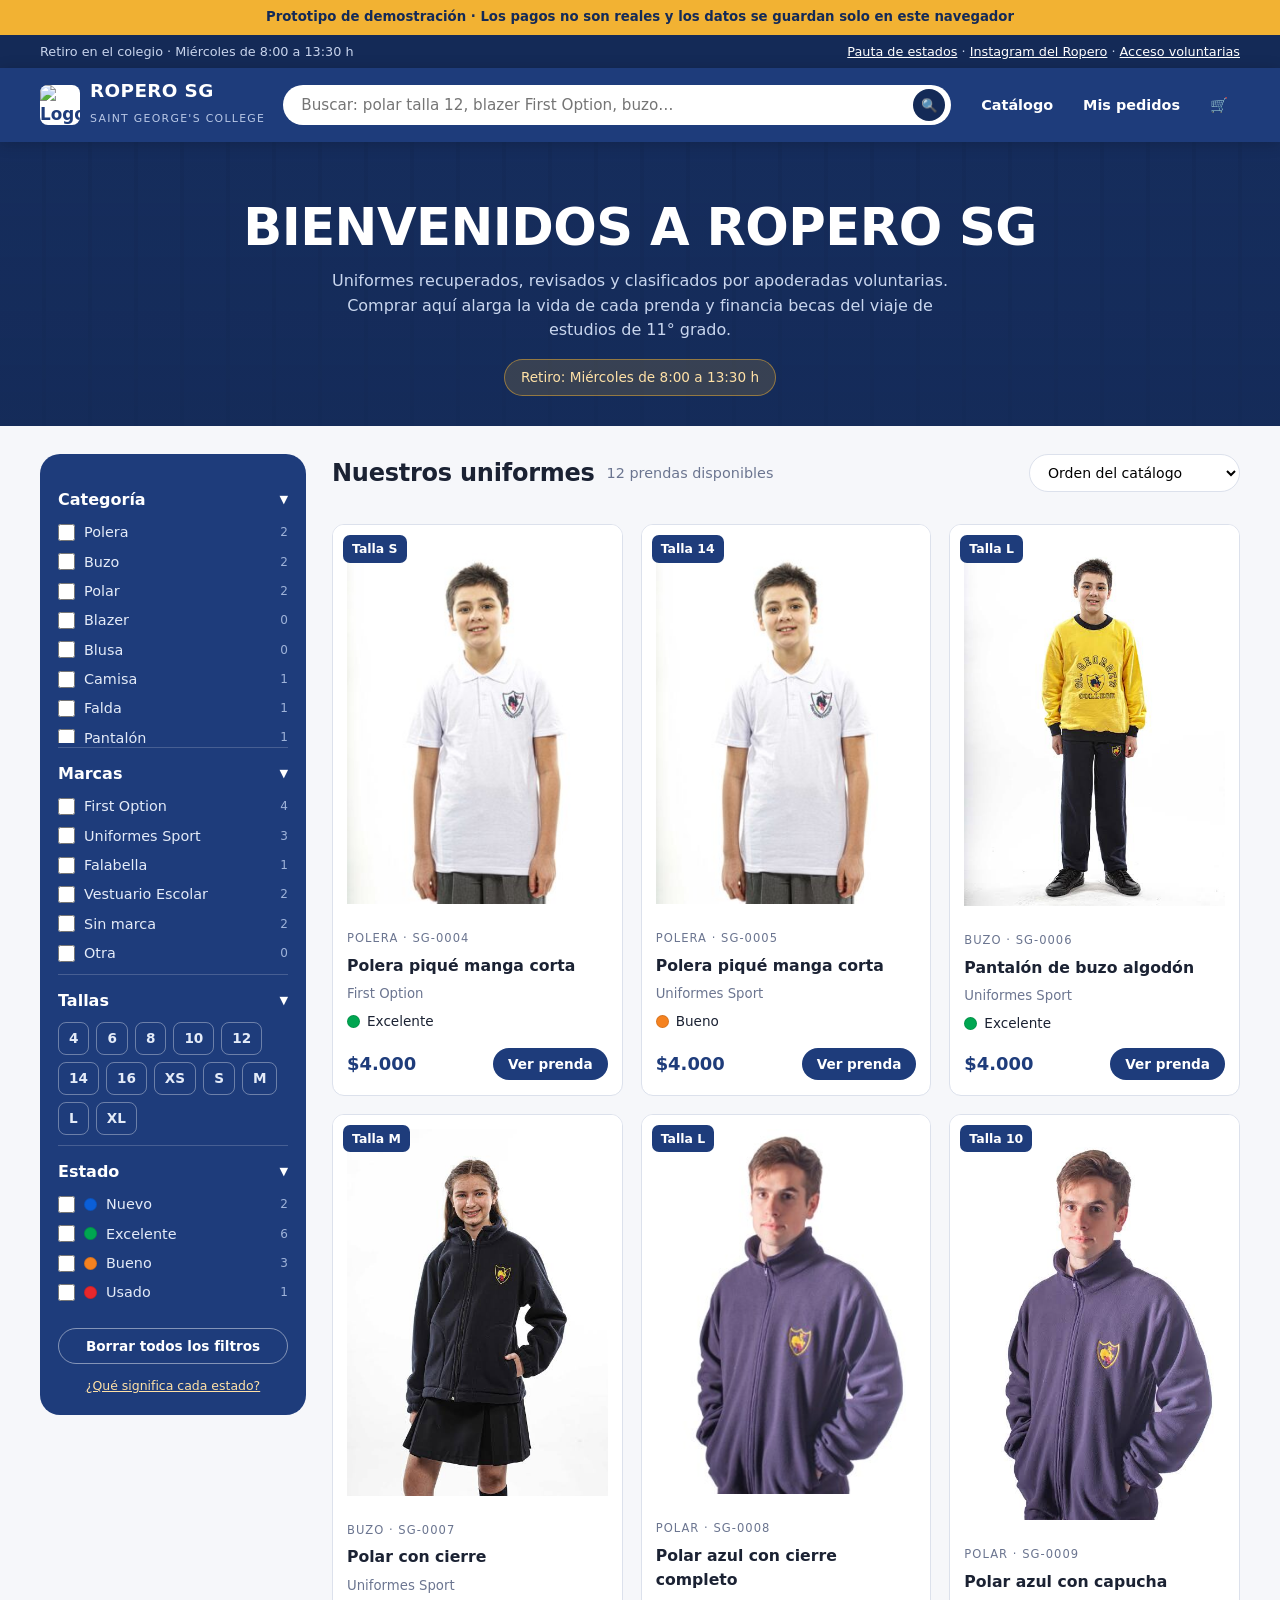
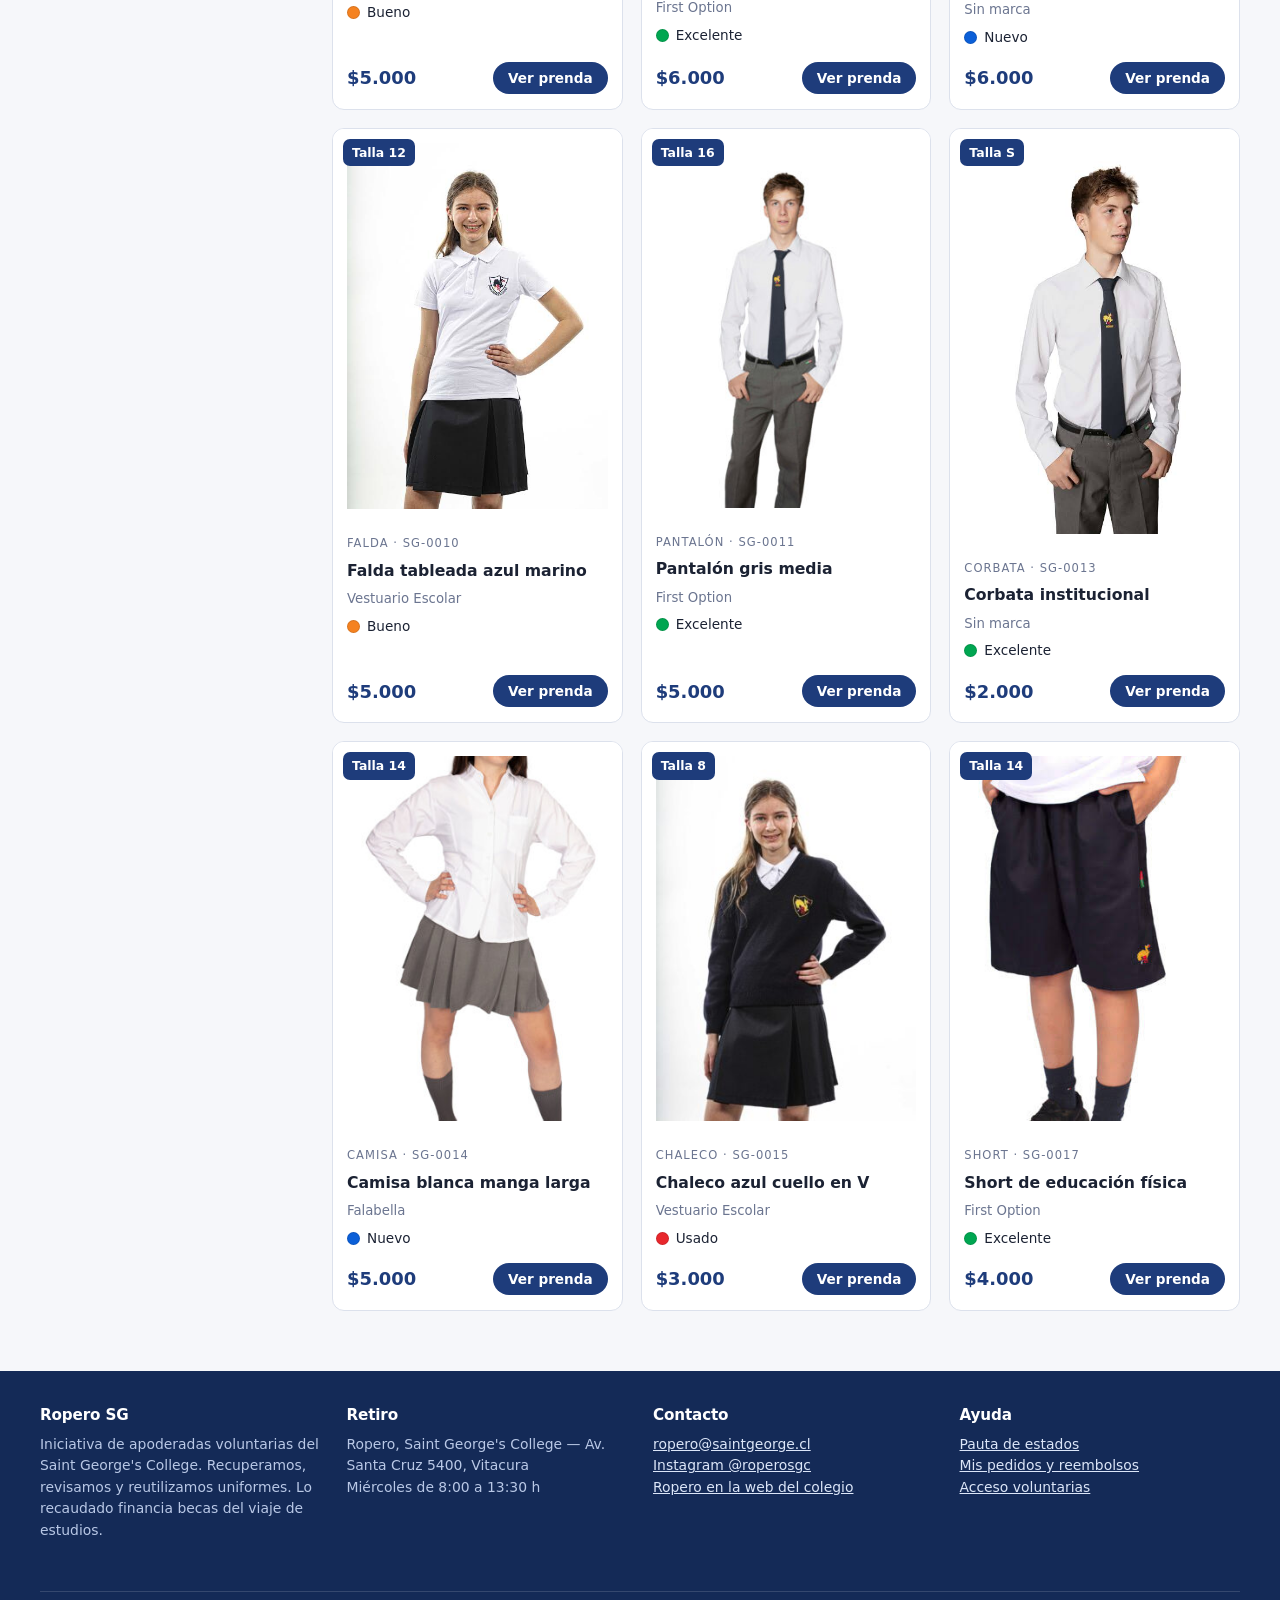
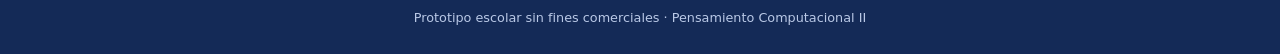
==== commit 8a66c561: "Replace text logo with image logo in header" ====
--- a/index.html
+++ b/index.html
@@ -30,7 +30,7 @@
 <header class="cabecera">
   <div class="contenedor">
     <a class="marca" href="index.html">
-      <span class="escudo">SG</span>
+      <img class="escudo" src="images/REALlogosgc" alt="Logo SG">
       <span>
         <span class="nombre">ROPERO SG</span><br>
         <span class="bajada">Saint George's College</span>
--- a/css/estilos.css
+++ b/css/estilos.css
@@ -351,7 +351,7 @@
 .exito{ text-align:center; padding:46px 26px; }
 .exito .tic{ width:74px; height:74px; border-radius:50%; background:var(--ok); color:#fff; display:grid; place-items:center; font-size:2.2rem; margin:0 auto 18px; }
 .exito h2{ font-size:1.7rem; margin-bottom:8px; }
-.exito .numero{ font-family:var(--display); font-weight:800; font-size:1.5rem; color:var(--azul); background:var(--azul-tenue); border-radius:var(--radio); padding:12px 24px; display:inline-block[...]
+.exito .numero{ font-family:var(--display); font-weight:800; font-size:1.5rem; color:var(--azul); background:var(--azul-tenue); border-radius:var(--radio); padding:12px 24px; display:inline-block; margin:16px 0; letter-spacing:.05em; }
 
 /* ============================ TABLAS (admin / pedidos) ============================ */
 
@@ -418,28 +418,3 @@
   html{ scroll-behavior:auto; }
 }
 
-/* ============================ AJUSTES PARA EL LOGO (mejor visual) ============================ */
-
-/* Este bloque mejora la visualización del escudo cuando la imagen tiene fondo blanco
-   - recorta visualmente (object-fit:cover) para que el emblema ocupe el recuadro
-   - centra y define tamaño fijo para consistencia en la barra superior */
-
-.marca img.escudo {
-  width: 36px;
-  height: 36px;
-  object-fit: cover;      /* recorta la imagen para llenar el cuadro */
-  border-radius: 8px;
-  background: transparent;
-  display: inline-block;
-  box-shadow: 0 1px 0 rgba(255,255,255,0.12) inset;
-}
-
-/* Si la imagen tiene mucho borde blanco y quieres un recorte más agresivo,
-   puedes aumentar el tamaño del contenedor y usar transform para escalar: */
-
-.marca img.escudo--scaled {
-  width: 44px;
-  height: 44px;
-  transform: scale(1.05);
-  object-fit: cover;
-}
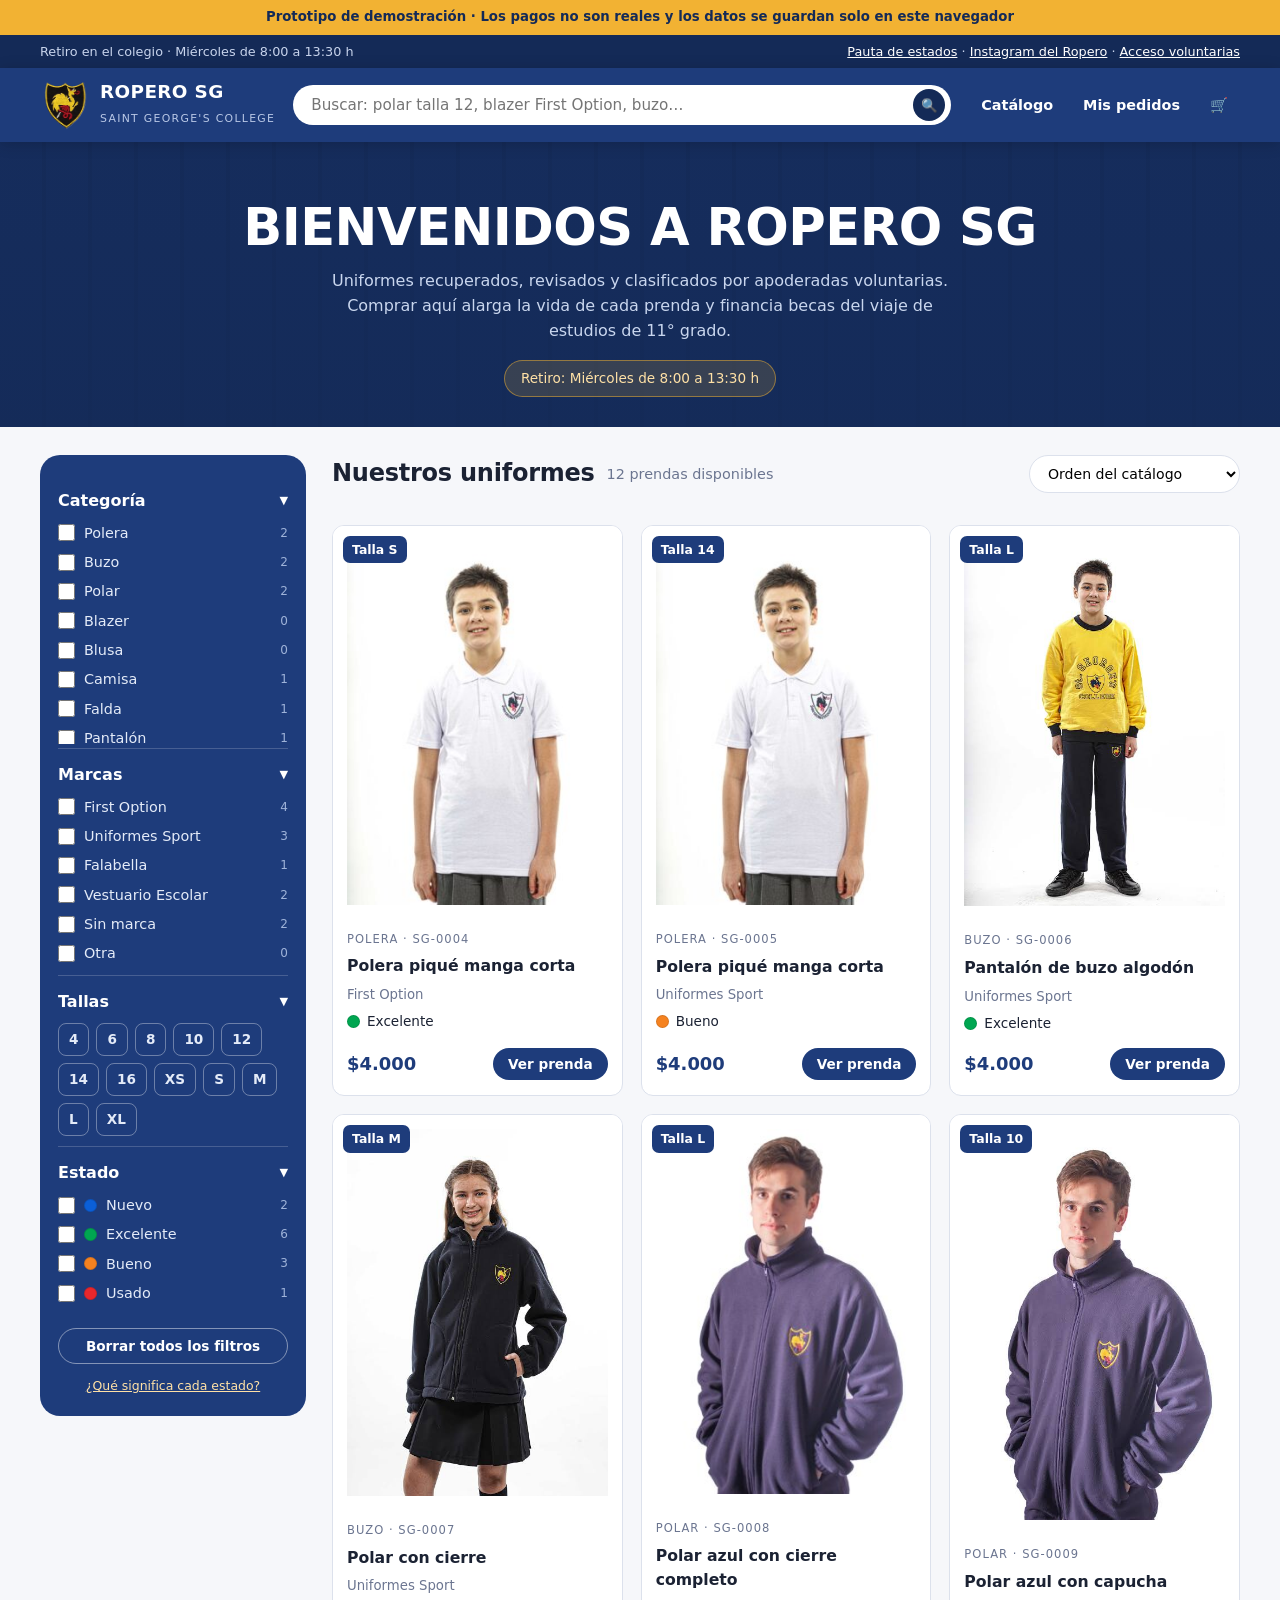
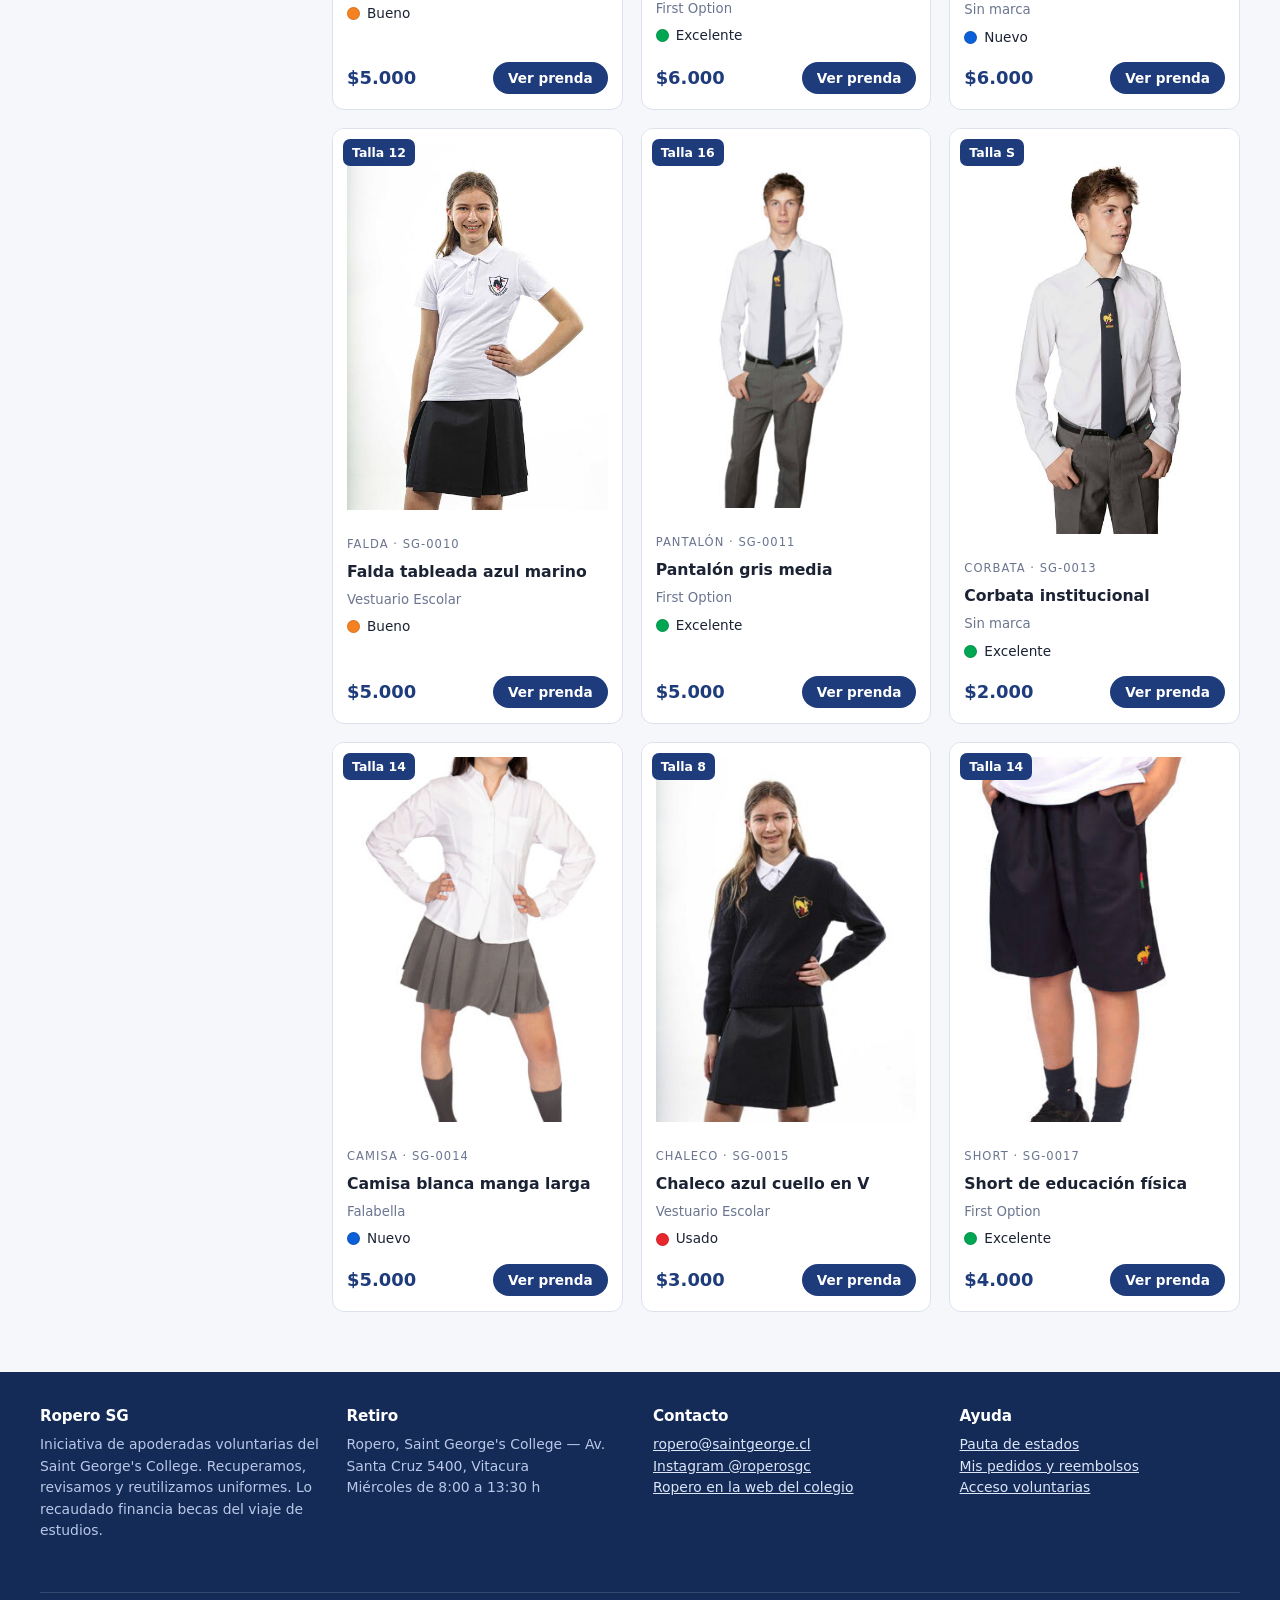
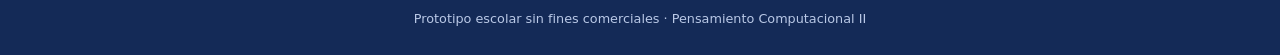
==== commit b01cca22: "Fix image source for logo in index.html" ====
--- a/index.html
+++ b/index.html
@@ -30,7 +30,7 @@
 <header class="cabecera">
   <div class="contenedor">
     <a class="marca" href="index.html">
-      <img class="escudo" src="images/REALlogosgc" alt="Logo SG">
+      <img class="escudo" src="images/REALlogosgc.png" alt="Logo SG">
       <span>
         <span class="nombre">ROPERO SG</span><br>
         <span class="bajada">Saint George's College</span>
--- a/css/estilos.css
+++ b/css/estilos.css
@@ -82,10 +82,10 @@
 }
 
 .marca{ display:flex; align-items:center; gap:10px; color:#fff; text-decoration:none; flex-shrink:0; }
-.marca .escudo{
-  width:40px; height:40px; border-radius:8px; background:#fff;
-  display:grid; place-items:center; font-family:var(--display);
-  font-weight:800; color:var(--azul); font-size:1.05rem;
+.marca .escudo {
+    width: 50px;
+    height: 50px;
+    object-fit: contain;
 }
 .marca .nombre{ font-family:var(--display); font-weight:800; font-size:1.15rem; letter-spacing:.02em; line-height:1; }
 .marca .bajada{ font-size:.68rem; color:#B9C8E6; letter-spacing:.12em; text-transform:uppercase; }
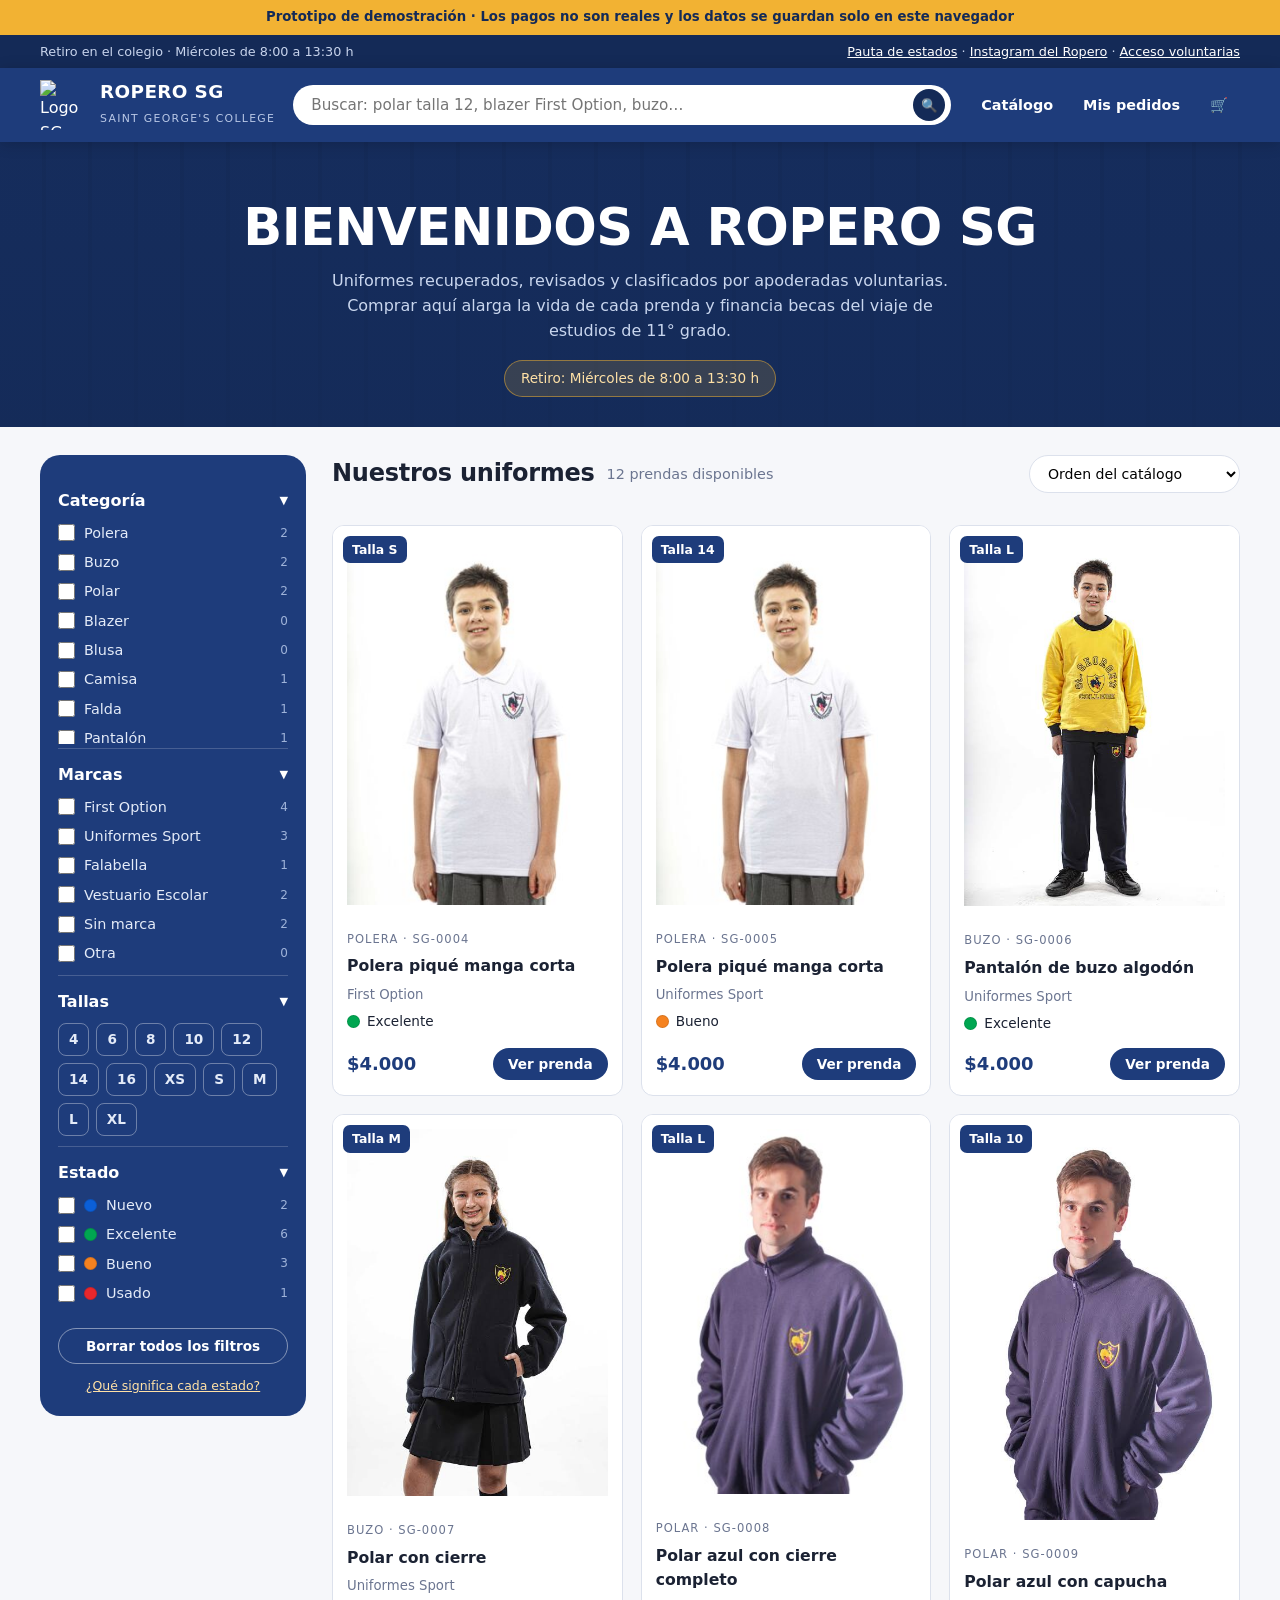
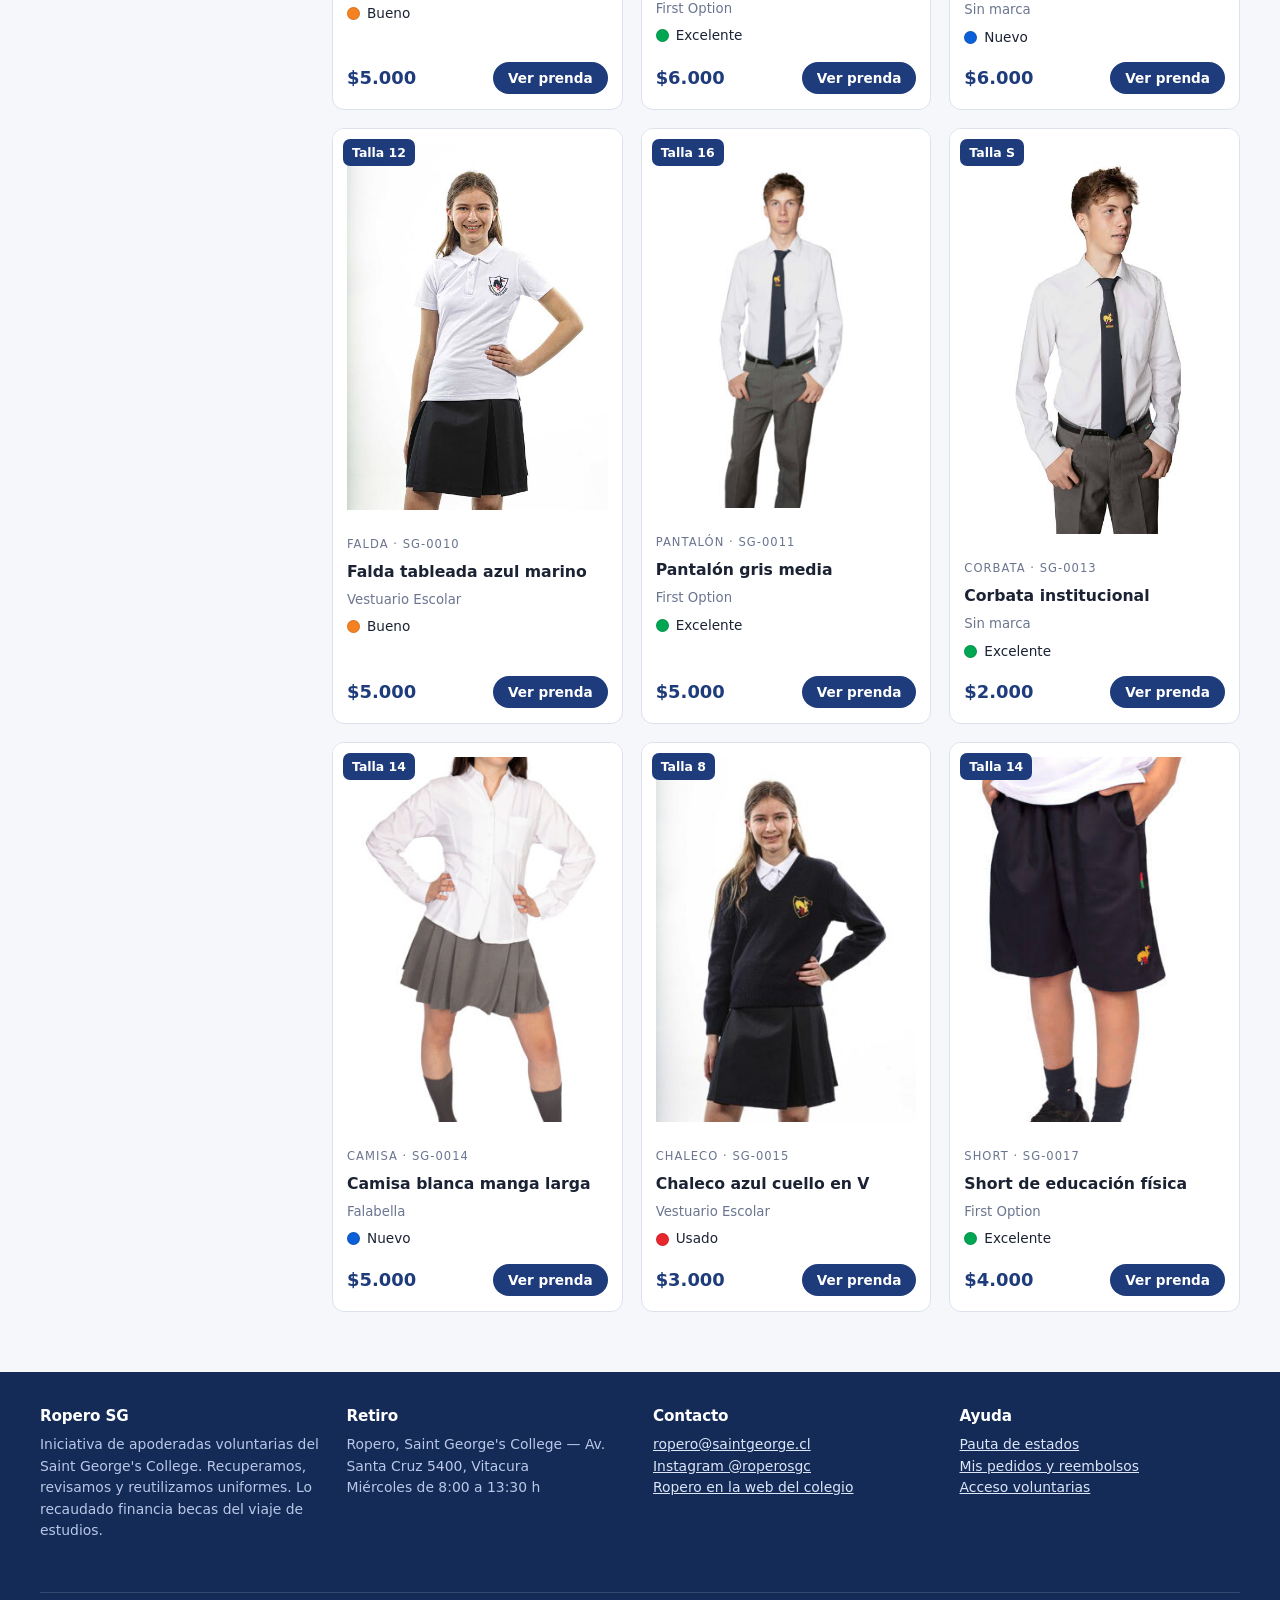
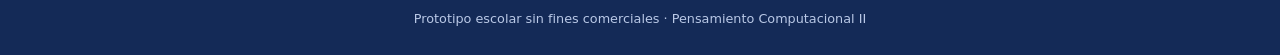
==== commit 2efa63c4: "Change logo image format from PNG to JPG" ====
--- a/index.html
+++ b/index.html
@@ -30,7 +30,7 @@
 <header class="cabecera">
   <div class="contenedor">
     <a class="marca" href="index.html">
-      <img class="escudo" src="images/REALlogosgc.png" alt="Logo SG">
+      <img class="escudo" src="images/REALlogosgc.jpg" alt="Logo SG">
       <span>
         <span class="nombre">ROPERO SG</span><br>
         <span class="bajada">Saint George's College</span>
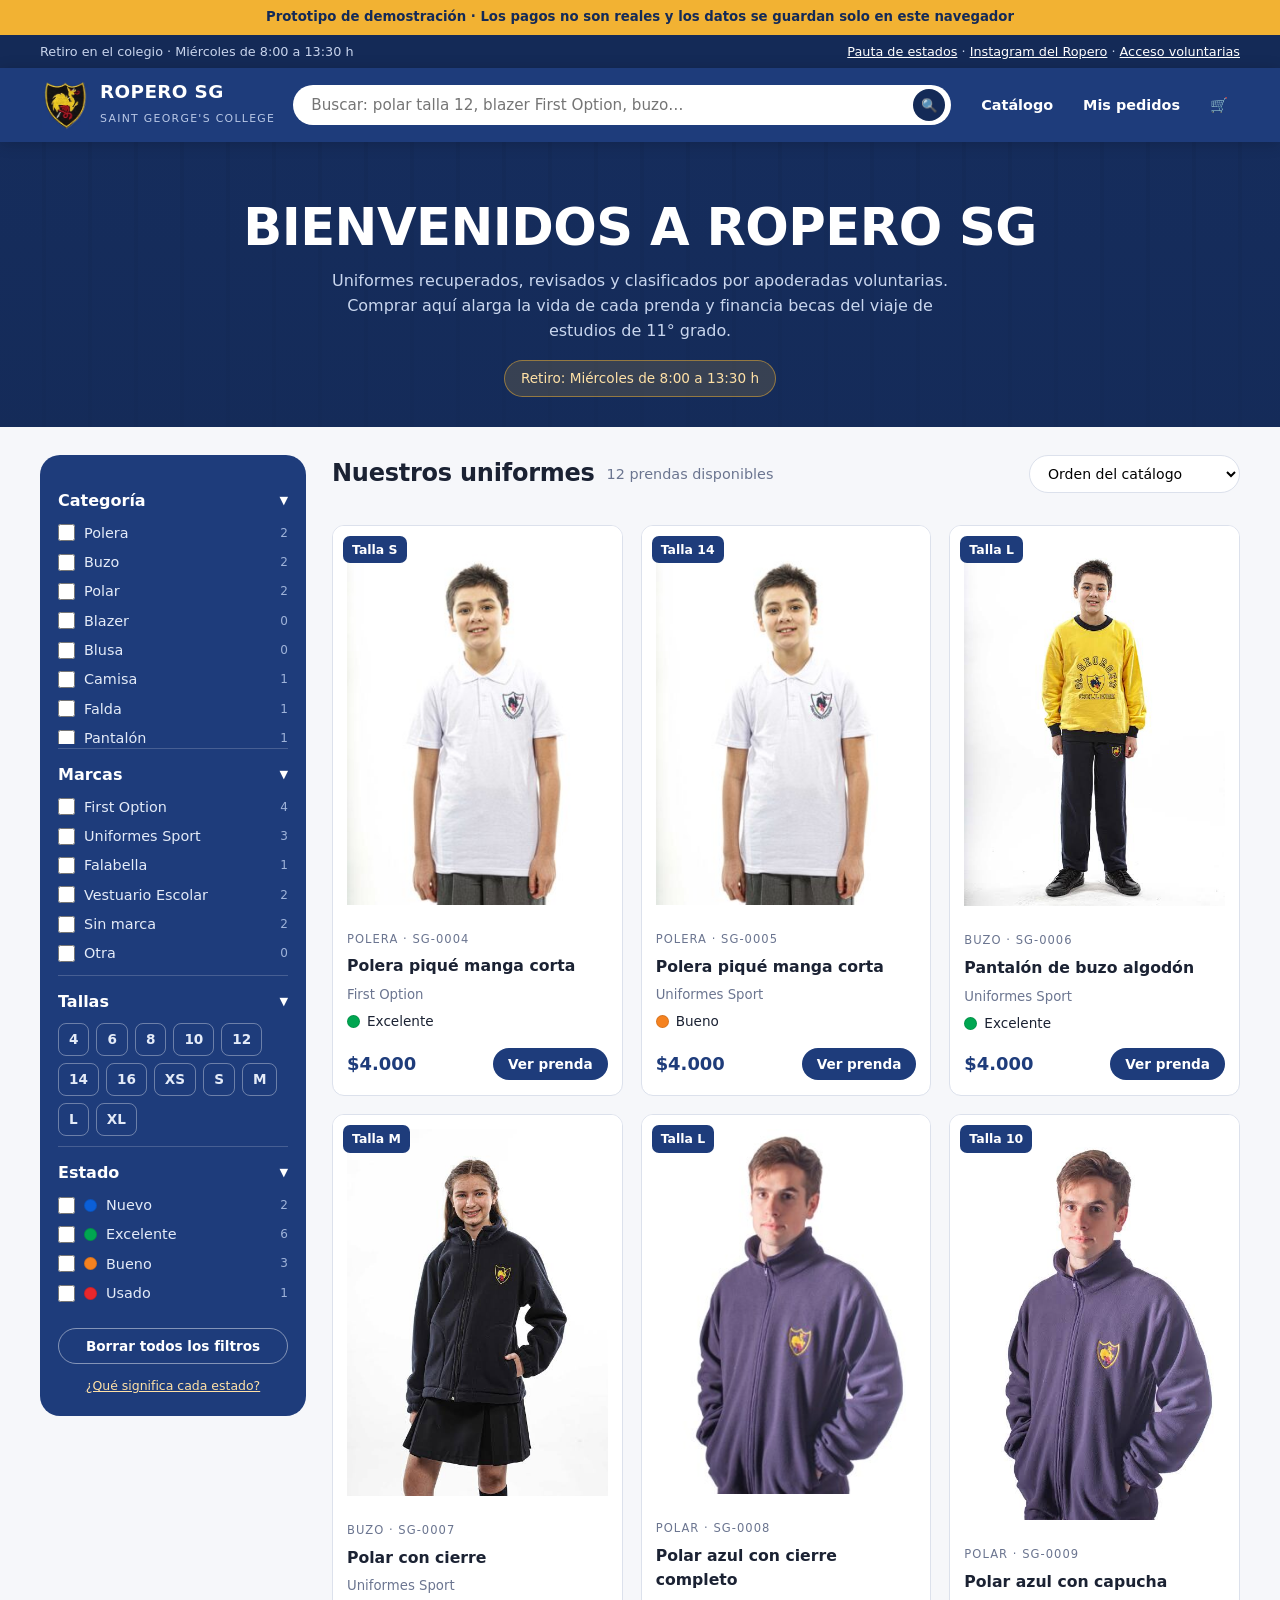
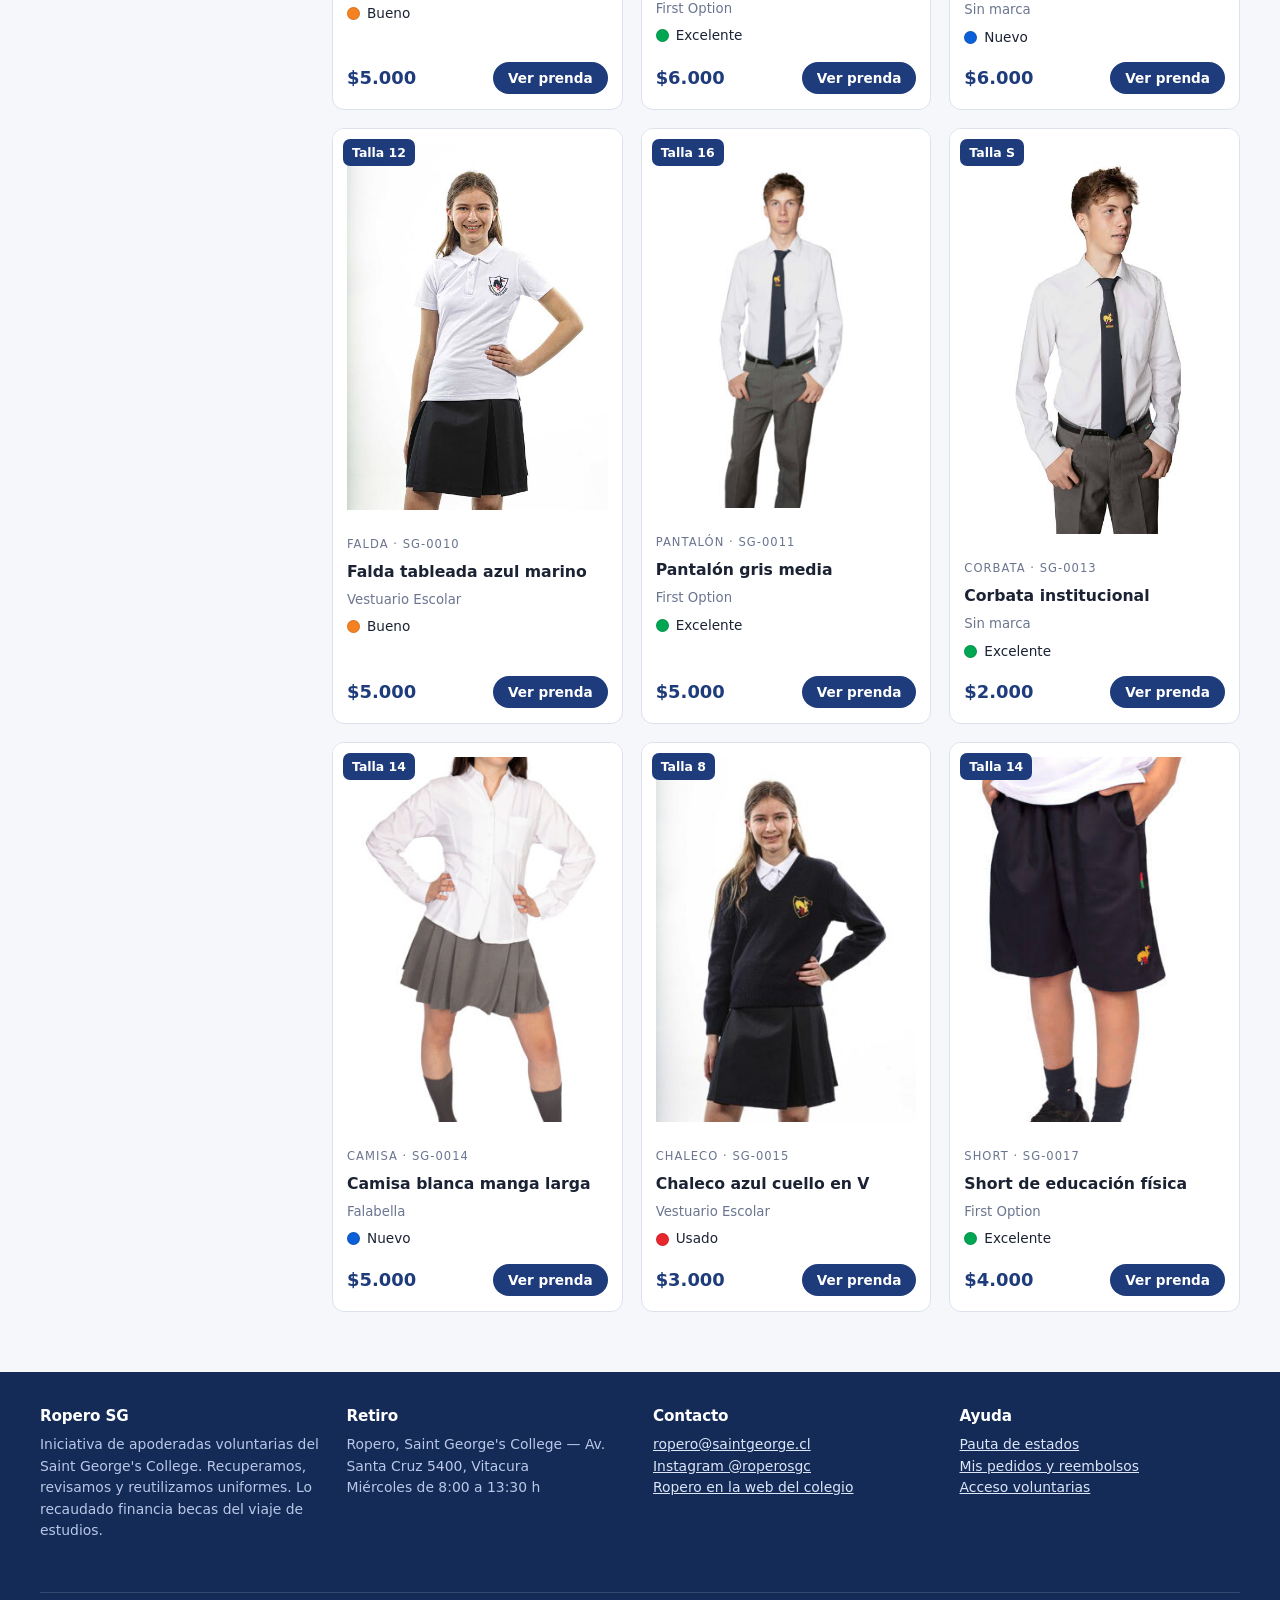
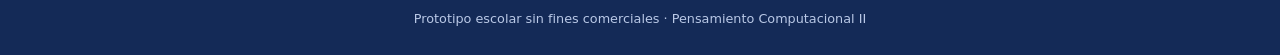
==== commit 53810454: "Update logo image source in index.html" ====
--- a/index.html
+++ b/index.html
@@ -30,7 +30,7 @@
 <header class="cabecera">
   <div class="contenedor">
     <a class="marca" href="index.html">
-      <img class="escudo" src="images/REALlogosgc.jpg" alt="Logo SG">
+      <img class="escudo" src="images/Logobordadosgc.jpg" alt="Logo SG">
       <span>
         <span class="nombre">ROPERO SG</span><br>
         <span class="bajada">Saint George's College</span>
